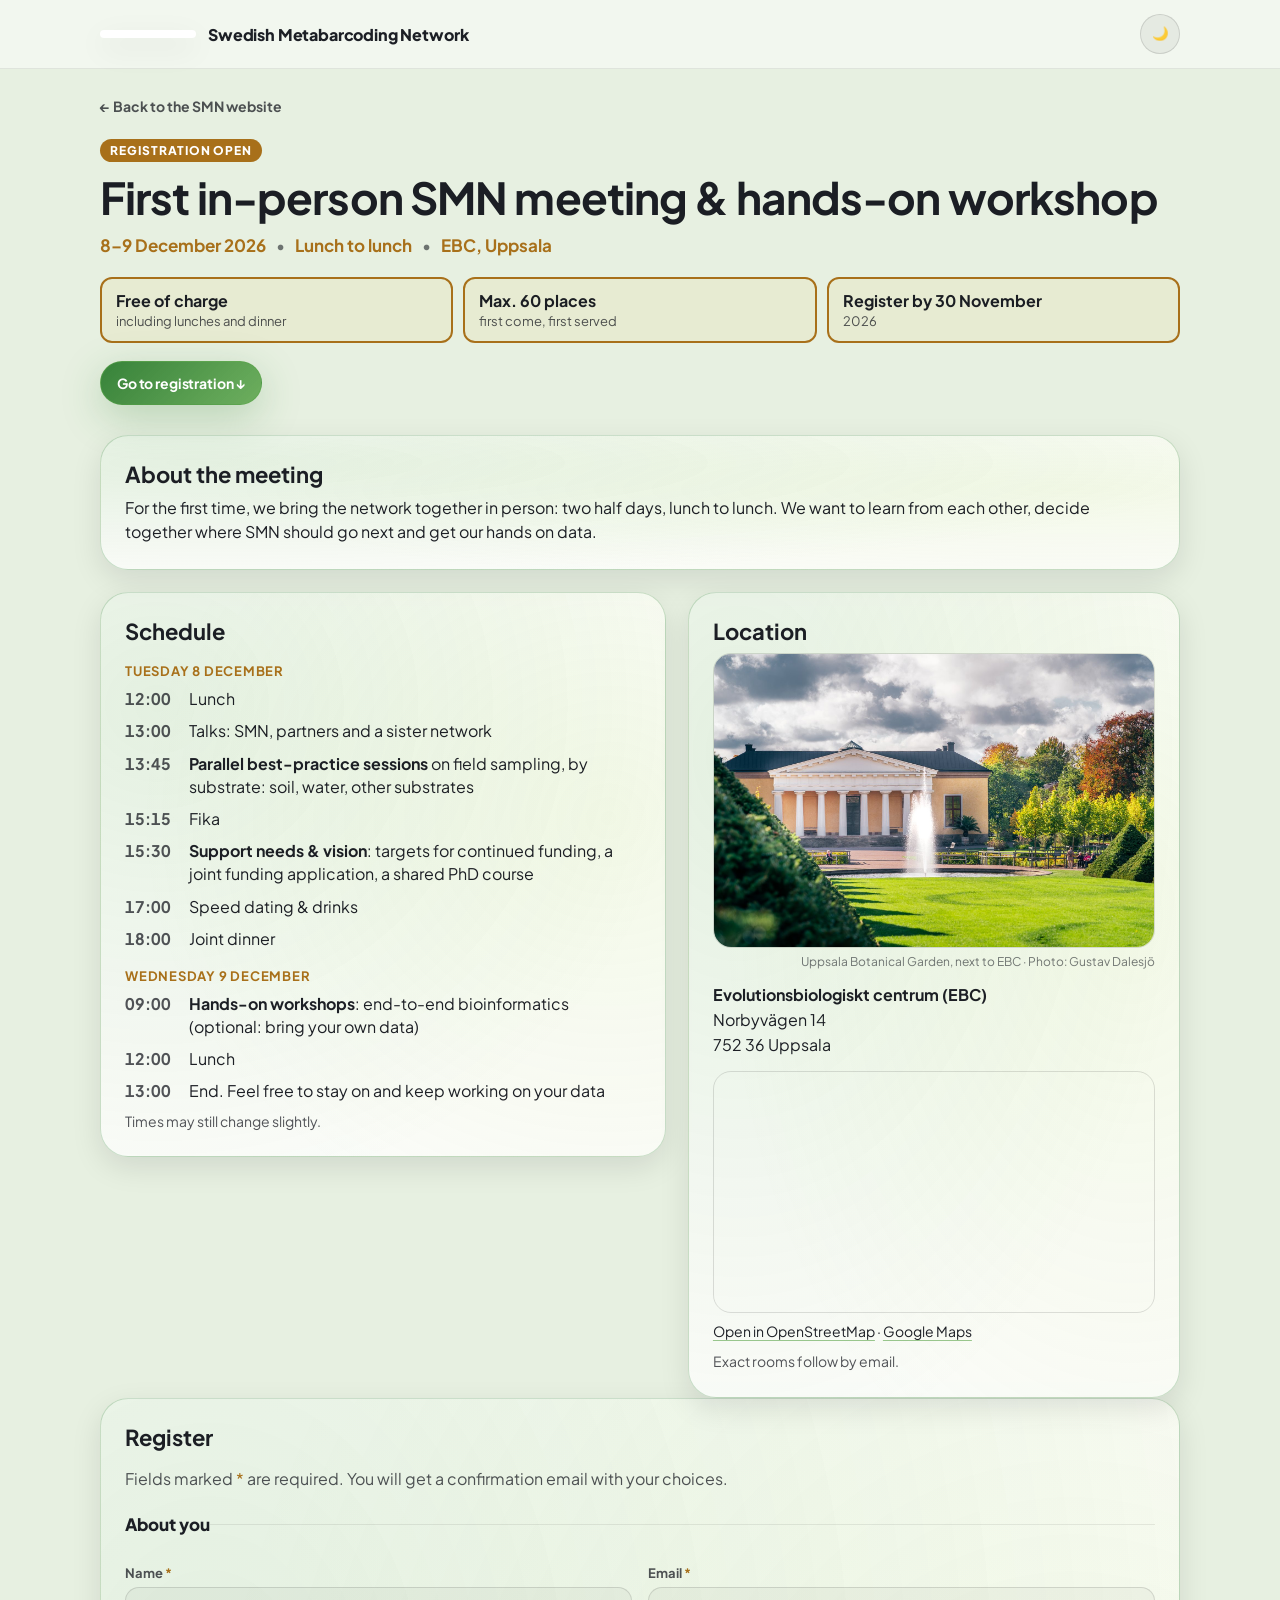
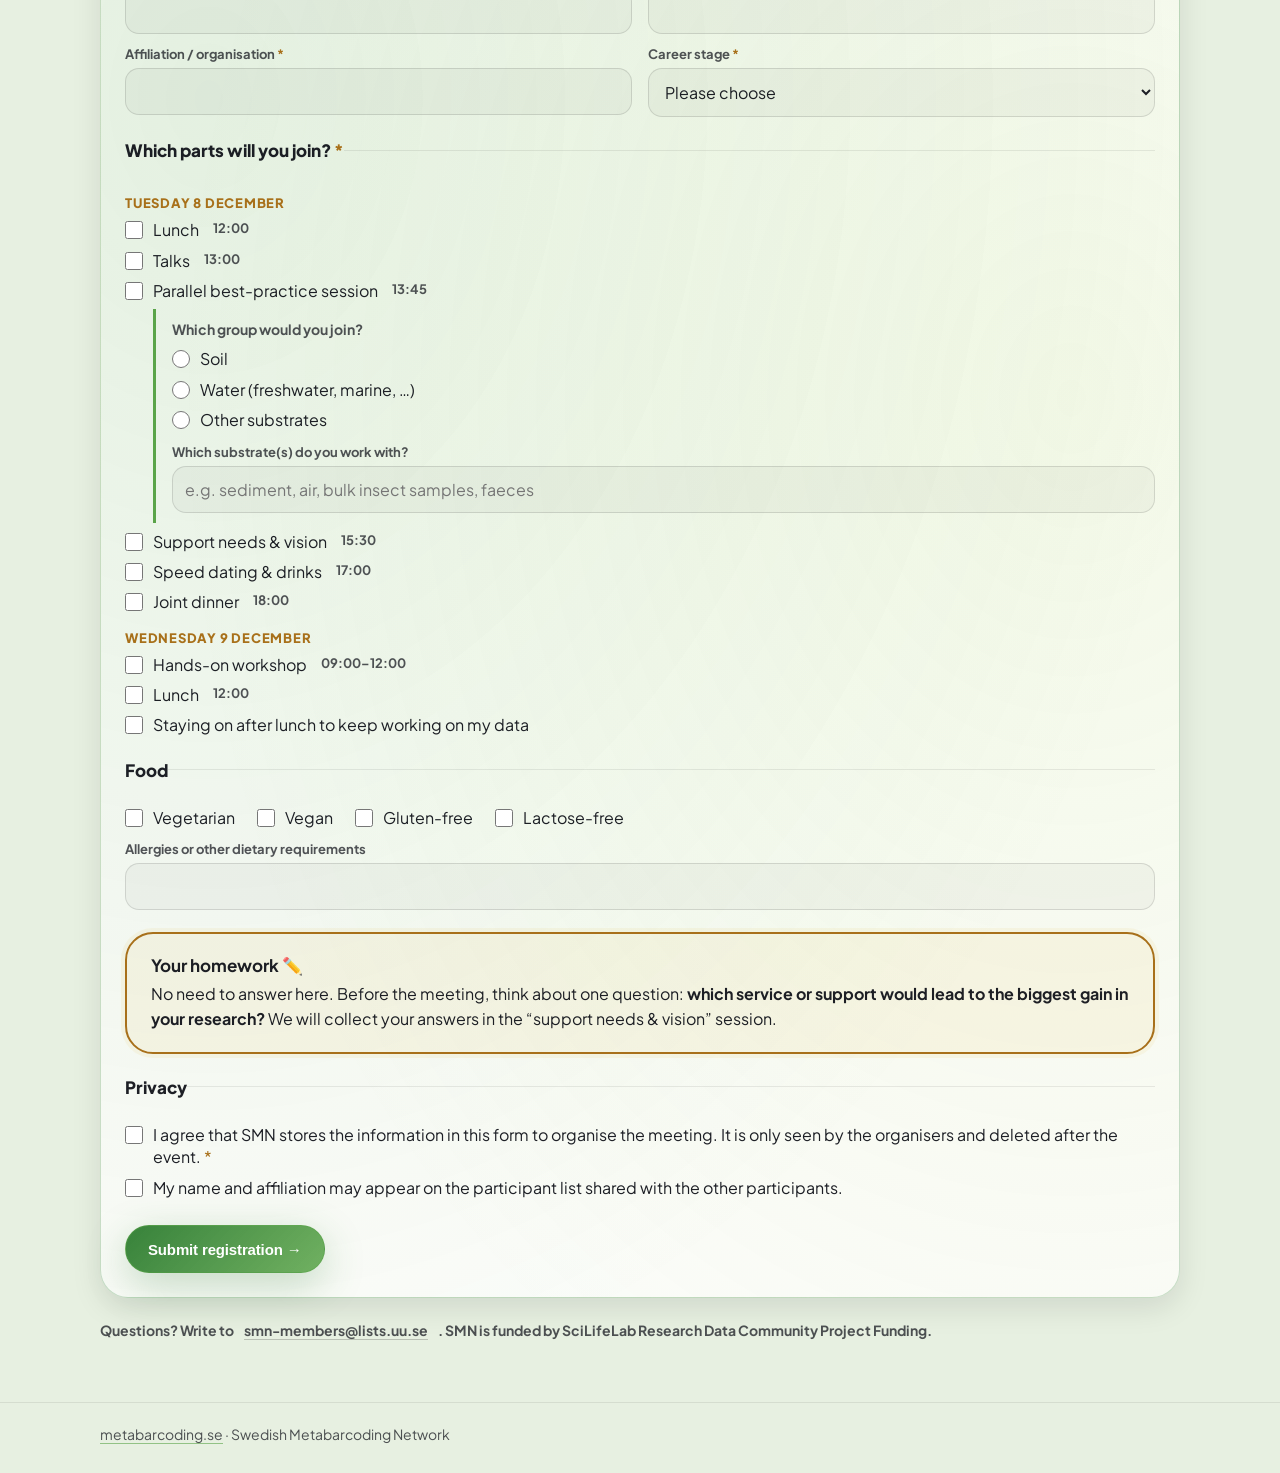
==== meeting-2026/index.html @ 56af2970 "Open registration for the SMN meeting 2026 (8-9 Dec, Uppsala) - Add registration page meeting-2026/ " ====
<!doctype html>
<html lang="en">
<head>
    <meta charset="UTF-8"/>
    <meta name="viewport" content="width=device-width, initial-scale=1"/>
    <title>Register · SMN meeting 8–9 December 2026</title>
    <meta name="description"
          content="Register for the first in-person meeting and hands-on workshop of the Swedish Metabarcoding Network, 8–9 December 2026 at EBC, Uppsala."/>

    <link rel="preconnect" href="https://fonts.googleapis.com">
    <link rel="preconnect" href="https://fonts.gstatic.com" crossorigin>
    <link href="https://fonts.googleapis.com/css2?family=Plus+Jakarta+Sans:wght@400;500;600;700;800&display=swap"
          rel="stylesheet">

    <link rel="icon" type="image/png" sizes="32x32" href="../files/smn_logo_boreal.png">
    <link rel="apple-touch-icon" href="../files/smn_logo_boreal.png">

    <!-- Apply the saved theme before the page paints (same key as the main site) -->
    <script>
        try {
            var t = localStorage.getItem("smn_theme");
            if (!t && window.matchMedia && window.matchMedia("(prefers-color-scheme: light)").matches) t = "light";
            if (t === "light") document.documentElement.setAttribute("data-theme", "light");
        } catch (e) {}
    </script>

    <link rel="stylesheet" href="../styles.css"/>
    <link rel="stylesheet" href="meeting.css"/>
</head>

<body class="subpage">
<header class="sub-header">
    <div class="container sub-header-inner">
        <a class="sub-brand" href="../" aria-label="Swedish Metabarcoding Network home">
            <img src="../files/smn_logo_boreal.png" alt="">
            <span>Swedish Metabarcoding Network</span>
        </a>
        <button class="theme-toggle" type="button" aria-label="Toggle dark mode" title="Toggle theme">
            <span class="theme-icon" aria-hidden="true">☀</span>
        </button>
    </div>
</header>

<main class="container meeting-page">
    <a class="back-link" href="../">← Back to the SMN website</a>

    <!-- ========== Title ========== -->
    <section class="meeting-title">
        <span class="announce-kicker">Registration open</span>
        <h1>First in-person SMN meeting &amp; hands-on workshop</h1>
        <p class="meeting-meta">
            <strong>8–9 December 2026</strong><span aria-hidden="true">•</span>
            <strong>Lunch to lunch</strong><span aria-hidden="true">•</span>
            <strong>EBC, Uppsala</strong>
        </p>
        <ul class="key-facts">
            <li><strong>Free of charge</strong><span>including lunches and dinner</span></li>
            <li><strong>Max. 60 places</strong><span>first come, first served</span></li>
            <li><strong>Register by 30 November</strong><span>2026</span></li>
        </ul>
        <p class="spots-left" data-spots hidden></p>
        <a class="btn" href="#register">Go to registration ↓</a>
    </section>

    <!-- ========== Information ========== -->
    <section class="info-card about-card">
        <h2>About the meeting</h2>
        <p>For the first time, we bring the network together in person: two half days, lunch to lunch. We want to learn from each other, decide together where SMN should go next and get our hands on data.</p>
    </section>

    <div class="info-grid">
        <section class="info-card" aria-labelledby="schedule-heading">
            <h2 id="schedule-heading">Schedule</h2>
            <h3>Tuesday 8 December</h3>
            <ul class="schedule">
                <li><span>12:00</span><div>Lunch</div></li>
                <li><span>13:00</span><div>Talks: SMN, partners and a sister network</div></li>
                <li><span>13:45</span><div><strong>Parallel best-practice sessions</strong> on field sampling, by substrate: soil, water, other substrates</div></li>
                <li><span>15:15</span><div>Fika</div></li>
                <li><span>15:30</span><div><strong>Support needs &amp; vision</strong>: targets for continued funding, a joint funding application, a shared PhD course</div></li>
                <li><span>17:00</span><div>Speed dating &amp; drinks</div></li>
                <li><span>18:00</span><div>Joint dinner</div></li>
            </ul>
            <h3>Wednesday 9 December</h3>
            <ul class="schedule">
                <li><span>09:00</span><div><strong>Hands-on workshops</strong>: end-to-end bioinformatics (optional: bring your own data)</div></li>
                <li><span>12:00</span><div>Lunch</div></li>
                <li><span>13:00</span><div>End. Feel free to stay on and keep working on your data</div></li>
            </ul>
            <p class="field-hint">Times may still change slightly.</p>
        </section>

        <section class="info-card location-card" aria-labelledby="location-heading">
            <h2 id="location-heading">Location</h2>
            <figure class="venue-photo">
                <img src="botanical-garden.jpg" alt="The Linneanum in the Uppsala Botanical Garden, with a fountain, lawn and autumn trees" loading="lazy">
                <figcaption>Uppsala Botanical Garden, next to EBC · Photo: Gustav Dalesjö</figcaption>
            </figure>
            <address>
                <strong>Evolutionsbiologiskt centrum (EBC)</strong><br>
                Norbyvägen 14<br>
                752 36 Uppsala
            </address>
            <div class="map-frame">
                <iframe title="Map: EBC, Norbyvägen 14, Uppsala" loading="lazy"
                        src="https://www.openstreetmap.org/export/embed.html?bbox=17.6196%2C59.8480%2C17.6318%2C59.8522&amp;layer=mapnik&amp;marker=59.85007%2C17.62567"></iframe>
            </div>
            <p class="map-links">
                <a class="text-link" href="https://www.openstreetmap.org/?mlat=59.85007&amp;mlon=17.62567#map=17/59.85007/17.62567" target="_blank" rel="noopener">Open in OpenStreetMap</a>
                ·
                <a class="text-link" href="https://www.google.com/maps/search/?api=1&amp;query=Norbyv%C3%A4gen+14%2C+752+36+Uppsala" target="_blank" rel="noopener">Google Maps</a>
            </p>
            <p class="field-hint">Exact rooms follow by email.</p>
        </section>
    </div>

    <!-- ========== Registration ========== -->
    <section class="register-card" id="register" aria-labelledby="register-heading">
        <h2 id="register-heading">Register</h2>
        <p class="muted">Fields marked <i class="required">*</i> are required. You will get a confirmation email with your choices.</p>

        <form data-meeting-form method="post" target="meetingSubmissionFrame" novalidate>
            <input type="hidden" name="form" value="meeting-2026">

            <!-- Honeypot: hidden from people, bots fill it in and are ignored -->
            <div class="hp-field" aria-hidden="true">
                <label for="website">Website</label>
                <input id="website" name="website" type="text" tabindex="-1" autocomplete="off">
            </div>

            <fieldset>
                <legend>About you</legend>
                <div class="field-grid">
                    <label class="field"><span>Name <i class="required">*</i></span>
                        <input name="name" type="text" autocomplete="name" required></label>
                    <label class="field"><span>Email <i class="required">*</i></span>
                        <input name="email" type="email" autocomplete="email" required></label>
                    <label class="field"><span>Affiliation / organisation <i class="required">*</i></span>
                        <input name="affiliation" type="text" autocomplete="organization" required></label>
                    <label class="field"><span>Career stage <i class="required">*</i></span>
                        <select name="career_stage" required>
                            <option value="">Please choose</option>
                            <option>Master's student</option>
                            <option>PhD student</option>
                            <option>Postdoc</option>
                            <option>Researcher / PI</option>
                            <option>Research engineer / technician</option>
                            <option>Agency / authority</option>
                            <option>Company</option>
                            <option>Other</option>
                        </select></label>
                </div>
            </fieldset>

            <fieldset data-required-group="parts">
                <legend>Which parts will you join? <i class="required">*</i></legend>

                <div class="choice-day">Tuesday 8 December</div>
                <label class="choice"><input type="checkbox" name="parts" value="Tue lunch"> Lunch <span class="choice-time">12:00</span></label>
                <label class="choice"><input type="checkbox" name="parts" value="Tue talks"> Talks <span class="choice-time">13:00</span></label>
                <label class="choice"><input type="checkbox" name="parts" value="Tue best-practice session" data-toggles="session"> Parallel best-practice session <span class="choice-time">13:45</span></label>

                <div class="sub-choices">
                    <p class="field-question">Which group would you join? <i class="required" data-req="session" hidden>*</i></p>
                    <label class="choice"><input type="radio" name="session" value="Soil"> Soil</label>
                    <label class="choice"><input type="radio" name="session" value="Water"> Water (freshwater, marine, …)</label>
                    <label class="choice"><input type="radio" name="session" value="Other substrates"> Other substrates</label>
                    <label class="field"><span>Which substrate(s) do you work with? <i class="required" data-req="substrates" hidden>*</i></span>
                        <input name="substrates" type="text" placeholder="e.g. sediment, air, bulk insect samples, faeces"></label>
                </div>

                <label class="choice"><input type="checkbox" name="parts" value="Tue support needs and vision"> Support needs &amp; vision <span class="choice-time">15:30</span></label>
                <label class="choice"><input type="checkbox" name="parts" value="Tue speed dating and drinks"> Speed dating &amp; drinks <span class="choice-time">17:00</span></label>
                <label class="choice"><input type="checkbox" name="parts" value="Tue dinner"> Joint dinner <span class="choice-time">18:00</span></label>

                <div class="choice-day">Wednesday 9 December</div>
                <label class="choice"><input type="checkbox" name="parts" value="Wed workshop" data-toggles="workshop"> Hands-on workshop <span class="choice-time">09:00–12:00</span></label>

                <div class="sub-choices" data-reveal="workshop" hidden>
                    <ul class="choice-notes">
                        <li>Optional: bring your own data. No dataset needed to join</li>
                    </ul>
                    <p class="field-question">Will you bring your own dataset?</p>
                    <div class="choice-row">
                        <label class="choice"><input type="radio" name="own_dataset" value="Yes"> Yes</label>
                        <label class="choice"><input type="radio" name="own_dataset" value="No"> No</label>
                        <label class="choice"><input type="radio" name="own_dataset" value="Maybe"> Maybe</label>
                    </div>
                    <div data-reveal="dataset" hidden>
                        <label class="field"><span>What kind of data? <i class="required">*</i></span>
                            <textarea name="dataset_details" rows="3" placeholder="Substrate, marker(s) / primers, sequencing platform, number of samples, how far you got"></textarea></label>
                    </div>
                    <p class="field-question">Will you bring your own laptop?</p>
                    <div class="choice-row">
                        <label class="choice"><input type="radio" name="laptop" value="Yes"> Yes</label>
                        <label class="choice"><input type="radio" name="laptop" value="No"> No</label>
                    </div>
                </div>

                <label class="choice"><input type="checkbox" name="parts" value="Wed lunch"> Lunch <span class="choice-time">12:00</span></label>
                <label class="choice"><input type="checkbox" name="parts" value="Wed staying on"> Staying on after lunch to keep working on my data</label>
                <p class="group-error" data-group-error hidden>Please choose at least one part.</p>
            </fieldset>

            <fieldset>
                <legend>Food</legend>
                <div class="choice-row">
                    <label class="choice"><input type="checkbox" name="diet" value="Vegetarian"> Vegetarian</label>
                    <label class="choice"><input type="checkbox" name="diet" value="Vegan"> Vegan</label>
                    <label class="choice"><input type="checkbox" name="diet" value="Gluten-free"> Gluten-free</label>
                    <label class="choice"><input type="checkbox" name="diet" value="Lactose-free"> Lactose-free</label>
                </div>
                <label class="field"><span>Allergies or other dietary requirements</span>
                    <input name="diet_other" type="text"></label>
            </fieldset>

            <aside class="homework-box" aria-labelledby="homework-heading">
                <h3 id="homework-heading">Your homework ✏️</h3>
                <p>No need to answer here. Before the meeting, think about one question: <strong>which service or support would lead to the biggest gain in your research?</strong> We will collect your answers in the “support needs &amp; vision” session.</p>
            </aside>

            <fieldset>
                <legend>Privacy</legend>
                <label class="choice"><input type="checkbox" name="consent" value="Yes" required>
                    <span>I agree that SMN stores the information in this form to organise the meeting. It is only seen by the organisers and deleted after the event. <i class="required">*</i></span></label>
                <label class="choice"><input type="checkbox" name="participant_list" value="Yes">
                    <span>My name and affiliation may appear on the participant list shared with the other participants.</span></label>
            </fieldset>

            <button class="btn form-submit" type="submit">Submit registration →</button>
            <div class="form-status" data-status role="status" aria-live="polite"></div>
        </form>
        <iframe id="meetingSubmissionFrame" name="meetingSubmissionFrame" title="Submission target" hidden></iframe>
    </section>

    <p class="contact-line">Questions? Write to <a class="text-link" href="mailto:smn-members@lists.uu.se">smn-members@lists.uu.se</a>.
        SMN is funded by SciLifeLab Research Data Community Project Funding.</p>
</main>

<footer class="sub-footer">
    <div class="container">
        <a class="text-link" href="../">metabarcoding.se</a> · Swedish Metabarcoding Network
    </div>
</footer>

<script src="config.js"></script>
<script src="meeting.js"></script>
</body>
</html>
---- styles.css ----
/* ---------- Theme tokens ---------- */
:root{
  --bg: #0c1d12;
  --bg2:#13301f;
  --page-bg-solid: #13301f;
  --surface: rgba(255,255,255,0.06);
  --surface-2: rgba(255,255,255,0.10);
  --border: rgba(255,255,255,0.14);
  --section-divider: rgba(255,255,255,0.08);
  --panel-border: rgba(90,164,73,0.34);
  --panel-bg:
    radial-gradient(140% 130% at 10% 20%, rgba(47,125,50,0.22), transparent 68%),
    radial-gradient(130% 120% at 90% 40%, rgba(192,219,103,0.16), transparent 64%),
    var(--surface);
  --text: rgba(255,255,255,0.92);
  --muted: rgba(255,255,255,0.70);
  --muted2: rgba(255,255,255,0.55);

  --shadow: 0 18px 60px rgba(0,0,0,0.40);
  --shadow-soft: 0 10px 30px rgba(0,0,0,0.24);

  --radius: 18px;
  --radius-lg: 28px;

  --accent: #2f7d32;
  --accent2: #5aa449;
  --accent3: #c0db67;
  --gold: #e3b552;
  --rail-bg: #0d2216;

  --container: 1360px;
  --pad: 22px;
  --header-h: 72px;
  --section-space: 62px;

  --focus: 0 0 0 4px rgba(90, 164, 73, 0.35);
}

[data-theme="light"]{
  --bg: #f3f8f1;
  --bg2:#e7f0e1;
  --page-bg-solid: #e7f0e1;
  --gold: #a8701a;
  --rail-bg: #f6faf3;
  --surface: rgba(0,0,0,0.05);
  --surface-2: rgba(0,0,0,0.07);
  --border: rgba(0,0,0,0.12);
  --section-divider: rgba(0,0,0,0.08);
  --panel-border: rgba(47,125,50,0.24);
  --panel-bg:
    radial-gradient(140% 130% at 10% 20%, rgba(90,164,73,0.14), transparent 68%),
    radial-gradient(130% 120% at 90% 40%, rgba(192,219,103,0.12), transparent 64%),
    rgba(255,255,255,0.80);
  --text: rgba(10,12,20,0.92);
  --muted: rgba(10,12,20,0.70);
  --muted2: rgba(10,12,20,0.55);

  --shadow: 0 18px 60px rgba(10,12,20,0.14);
  --shadow-soft: 0 10px 30px rgba(10,12,20,0.10);
}

/* ---------- Base ---------- */
*{ box-sizing:border-box; }
html{ height:100%; }
html{ scroll-behavior:smooth; }
body{
  margin:0;
  font-family: "Plus Jakarta Sans", "Avenir Next", "Segoe UI", sans-serif;
  color: var(--text);
  background: var(--page-bg-solid);
  min-height: 100%;
  overflow-x: clip;
}

a{ color: inherit; text-decoration: none; }
a:hover{ text-decoration: none; }
p{ line-height:1.55; }
.muted{ color: var(--muted); }
.container{
  width: min(var(--container), calc(100% - 2*var(--pad)));
  margin: 0 auto;
}

/* ---------- Header (logo row) ---------- */
.site-header{
  padding: 22px 0 18px;
  background: rgba(0,0,0,0.18);
}
[data-theme="light"] .site-header{
  background: rgba(255,255,255,0.45);
}
.header-inner{
  display:flex;
  align-items:center;
  gap: 28px;
}
.brand-hero{
  display:block;
  flex: 0 0 auto;
  padding: 10px 18px;
  border-radius: 22px;
  background: #fff;
  border: 1px solid rgba(255,255,255,0.28);
  box-shadow: var(--shadow-soft);
  transition: transform 120ms ease;
}
.brand-hero:hover{ transform: translateY(-1px); }
.brand-hero:focus-visible{ outline:none; box-shadow: var(--focus); }
[data-theme="light"] .brand-hero{ border-color: rgba(0,0,0,0.10); }
.brand-hero-logo{
  display:block;
  height: 160px;
  width: auto;
}
.header-title{
  margin: 0;
  font-size: clamp(28px, 3.6vw, 46px);
  font-weight: 800;
  letter-spacing: -0.03em;
  line-height: 1.05;
}

/* Footer brand */
.brand{
  display:flex;
  gap: 12px;
  align-items:center;
  min-width: 240px;
}
.brand-logo-image{
  display:block;
  width: 100%;
  height: 100%;
  object-fit: contain;
}
.brand.small .brand-title{ font-size: 15px; }
.brand.small .brand-subtitle{ font-size: 13px; }
.footer-logo{
  display:block;
  height: 80px;
  width: auto;
  border-radius: 12px;
}
.brand-text{ display:flex; flex-direction:column; line-height:1.1; }
.brand-title{ font-weight: 800; letter-spacing: -0.02em; }
.brand-subtitle{ color: var(--muted); font-size: 13px; margin-top: 2px; }

/* ---------- Navigation (sticky bar) ---------- */
.site-nav{
  position: sticky;
  top: 0;
  z-index: 60;
  height: var(--header-h);
  backdrop-filter: blur(14px);
  -webkit-backdrop-filter: blur(14px);
  background: rgba(16,40,25,0.82);
  border-top: 1px solid rgba(255,255,255,0.06);
  border-bottom: 1px solid rgba(255,255,255,0.08);
}
[data-theme="light"] .site-nav{
  background: rgba(255,255,255,0.78);
  border-color: rgba(0,0,0,0.06);
}
.nav-inner{
  height: 100%;
  display:flex;
  align-items:center;
  gap: 10px;
}

/* Small logo that slides in once the big logo has scrolled away */
.nav-mini-brand{
  display:flex;
  align-items:center;
  height: 44px;
  width: 0;
  overflow: hidden;
  opacity: 0;
  margin-right: -10px;
  padding: 0;
  border-radius: 10px;
  background: #fff;
  transition: width 220ms ease, opacity 220ms ease, margin 220ms ease, padding 220ms ease;
}
.nav-mini-brand img{
  height: 36px;
  width: auto;
  display:block;
}
.site-nav.is-stuck .nav-mini-brand{
  width: 86px;
  opacity: 1;
  margin-right: 6px;
  padding: 0 7px;
}

.nav-menu{
  display:flex;
  align-items:center;
  gap: 10px;
}
.nav-group{
  position: relative;
}
.nav-group-toggle{
  display:inline-flex;
  align-items:center;
  gap: 9px;
  font: inherit;
  font-weight: 700;
  font-size: 15px;
  color: #fff;
  padding: 11px 18px;
  border-radius: 999px;
  border: 1px solid rgba(90,164,73,0.55);
  background: linear-gradient(135deg, rgba(47,125,50,0.96), rgba(90,164,73,0.86));
  box-shadow: 0 6px 18px rgba(0,0,0,0.18);
  cursor: pointer;
  white-space: nowrap;
  transition: background 160ms ease, border 160ms ease, transform 120ms ease;
}
.nav-group.is-open .nav-group-toggle{
  border-color: rgba(192,219,103,0.7);
}
.nav-group-toggle:hover{ transform: translateY(-1px); }
.nav-group-toggle:focus-visible{ outline:none; box-shadow: var(--focus); }
.nav-caret{
  width: 7px;
  height: 7px;
  border-right: 2px solid currentColor;
  border-bottom: 2px solid currentColor;
  transform: translateY(-2px) rotate(45deg);
  opacity: 0.7;
  transition: transform 160ms ease;
}
.nav-group.is-open .nav-caret{
  transform: translateY(1px) rotate(-135deg);
}

.nav-dropdown{
  display:none;
  position: absolute;
  top: 100%;
  left: 0;
  min-width: 290px;
  padding-top: 8px; /* hover bridge between button and panel */
}
.nav-dropdown::before{
  content: "";
  position: absolute;
  inset: 8px 0 0;
  z-index: -1;
  border-radius: 16px;
  border: 1px solid var(--border);
  background: rgba(22,53,34,0.98);
  box-shadow: var(--shadow);
}
[data-theme="light"] .nav-dropdown::before{
  background: rgba(255,255,255,0.98);
}
.nav-group.is-open .nav-dropdown{
  display:grid;
  gap: 2px;
}
.nav-dropdown > .nav-sublink:first-child{ margin-top: 8px; }
.nav-dropdown > .nav-sublink:last-child{ margin-bottom: 8px; }
.nav-sublink{
  display:block;
  margin: 0 8px;
  padding: 10px 12px;
  border-radius: 10px;
  font-weight: 600;
  font-size: 14px;
  color: var(--text);
  white-space: nowrap;
}
.nav-sublink:hover,
.nav-sublink:focus-visible{
  outline: none;
  background: var(--surface-2);
}
.nav-sublink--highlight{
  font-weight: 800;
  color: var(--accent3);
}
[data-theme="light"] .nav-sublink--highlight{ color: var(--accent); }

@media (hover: hover) and (min-width: 721px){
  .nav-group:hover .nav-dropdown{
    display:grid;
    gap: 2px;
  }
}

.nav-actions{
  margin-left: auto;
  display:flex;
  align-items:center;
  gap: 10px;
}
.nav-cta{
  padding: 11px 18px;
  font-size: 15px;
  white-space: nowrap;
}

.theme-toggle{
  display:grid;
  place-items:center;
  width: 40px; height: 40px;
  border-radius: 999px;
  border: 1px solid var(--border);
  background: var(--surface);
  color: var(--text);
  cursor:pointer;
  transition: transform 120ms ease;
}
.theme-icon{
  display: block;
  line-height: 1;
}
.theme-toggle[data-icon="sun"] .theme-icon{
  font-size: 22px;
  color: #f5cf4f;
  text-shadow: 0 0 12px rgba(245,207,79,0.45);
}
.theme-toggle[data-icon="moon"] .theme-icon{
  font-size: 19px;
  color: #dce8ff;
}
.theme-toggle:hover{ transform: translateY(-1px); }
.theme-toggle:focus-visible{ outline:none; box-shadow: var(--focus); }

.nav-toggle{
  display:none;
  width: 44px; height: 44px;
  border-radius: 999px;
  border: 1px solid var(--border);
  background: var(--surface);
  cursor:pointer;
}
.nav-toggle:focus-visible{ outline:none; box-shadow: var(--focus); }
.nav-toggle-bars{
  width: 18px; height: 12px;
  display:block;
  margin: 0 auto;
  background:
    linear-gradient(var(--text), var(--text)) 0 0/100% 2px no-repeat,
    linear-gradient(var(--text), var(--text)) 0 50%/100% 2px no-repeat,
    linear-gradient(var(--text), var(--text)) 0 100%/100% 2px no-repeat;
  opacity: 0.9;
}

/* ---------- Side navigation (wide screens: fixed left column, replaces the top menu) ---------- */
:root{ --rail-w: 0px; }
.side-nav{ display:none; }

@media (min-width: 1180px){
  :root{
    --rail-w: 250px;
    --container: min(1360px, calc(100vw - var(--rail-w) - 80px));
    --header-h: 0px; /* no sticky top bar here: anchors only need a small offset */
  }
  body{ padding-left: var(--rail-w); }
  .site-nav{ display:none; }

  .side-nav{
    position: fixed;
    z-index: 60;
    top: 0;
    bottom: 0;
    left: 0;
    width: var(--rail-w);
    display:flex;
    flex-direction:column;
    gap: 18px;
    padding: 22px 20px;
    overflow-y: auto;
    background: var(--rail-bg);
    border-right: 1px solid var(--section-divider);
  }

  .side-nav-logo{
    display:block;
    width: 120px;
    padding: 6px 10px;
    border-radius: 12px;
    background: #fff;
    box-shadow: var(--shadow-soft);
  }
  .side-nav-logo img{ display:block; width: 100%; height: auto; }

  .side-nav-group{
    display:flex;
    flex-direction:column;
    gap: 1px;
  }
  .side-nav-topic{
    margin-bottom: 6px;
    font-size: 11px;
    font-weight: 800;
    letter-spacing: 0.08em;
    text-transform: uppercase;
    color: var(--muted2);
    transition: color 200ms ease;
  }
  .side-nav-group.is-current .side-nav-topic{ color: var(--gold); }

  .side-nav-link{
    display:flex;
    align-items:center;
    gap: 10px;
    padding: 5px 8px;
    margin-left: -8px;
    border-radius: 8px;
    font-size: 13.5px;
    font-weight: 700;
    line-height: 1.25;
    color: var(--muted);
    transition: background 160ms ease, color 160ms ease;
  }
  .side-nav-link::before{
    content: "";
    flex: 0 0 auto;
    width: 8px;
    height: 8px;
    border-radius: 999px;
    border: 2px solid var(--accent2);
    transition: transform 200ms ease, background 200ms ease;
  }
  .side-nav-link:hover{ color: var(--text); background: var(--surface); }
  .side-nav-link:focus-visible{ outline:none; box-shadow: var(--focus); }
  .side-nav-link.is-active{ color: var(--text); background: var(--surface); }
  .side-nav-link.is-active::before{
    background: var(--accent3);
    border-color: var(--accent3);
    transform: scale(1.3);
  }

  .side-nav-actions{
    margin-top: auto;
    display:flex;
    align-items:center;
    gap: 10px;
    padding-top: 6px;
  }
  .side-nav-actions .btn{
    padding: 10px 16px;
    font-size: 13px;
    white-space: nowrap;
  }
}

/* ---------- Hero ---------- */
.hero{
  padding: var(--section-space) 0;
  position: relative;
}
.mission-head{ margin-bottom: 0; }
.mission-body{
  display:grid;
  grid-template-columns: minmax(0, 60ch) 300px;
  gap: 40px;
  align-items:center;
}
.mission-text{ display:grid; gap: 8px; }
.mission-body--single{ grid-template-columns: minmax(0, 72ch); }

.mission-head h2{ margin-bottom: 0; }
.hero h1{
  margin: 16px 0 12px;
  font-size: clamp(34px, 4.2vw, 54px);
  line-height: 1.08;
  letter-spacing: -0.03em;
  background: linear-gradient(90deg, var(--accent), var(--accent2), var(--accent3));
  -webkit-background-clip: text;
  background-clip: text;
  color: transparent;
  padding-bottom: 0.06em;
}
.hero-title-wrap{
  display:flex;
  gap: 24px;
  align-items: stretch;
}
.hero-title-copy{
  flex: 1 1 0;
  display: grid;
  gap: 8px;
  align-content: start;
}
.hero-photo{
  /* top aligned with the h1 below the full-width mission bar */
  margin: 16px 0 0;
  flex: 0 0 270px;
  width: 270px;
  align-self: start;
  border-radius: 16px;
  border: 1px solid rgba(255,255,255,0.22);
  overflow: hidden;
  box-shadow: var(--shadow-soft);
}
.hero-photo img{
  width: 100%;
  height: auto;
  object-fit: cover;
  display:block;
}
[data-theme="light"] .hero-photo{
  border-color: rgba(0,0,0,0.12);
}
.lead{
  font-size: 17px;
  color: var(--muted);
  max-width: 60ch;
  margin: 0;
}
.cta-row{
  display:flex;
  flex-wrap: wrap;
  gap: 10px;
  margin: 14px 0 0;
}
.cta-row .btn{
  min-height: 44px;
}

.btn{
  display:inline-flex;
  align-items:center;
  justify-content:center;
  padding: 12px 16px;
  border-radius: 999px;
  border: 1px solid rgba(90,164,73,0.55);
  background: linear-gradient(135deg, rgba(47,125,50,0.96), rgba(90,164,73,0.86));
  color: #fff;
  box-shadow: 0 12px 40px rgba(47,125,50,0.26);
  font-weight: 700;
  font-size: 14px;
  letter-spacing: -0.01em;
  cursor:pointer;
  transition: transform 120ms ease, background 160ms ease, border 160ms ease;
}
.btn:hover{ transform: translateY(-1px); }
.btn:focus-visible{ outline:none; box-shadow: var(--focus); }
.btn-wide{ width: 100%; }

/* .btn-primary / .btn-secondary are kept in the markup but look identical: every button is the same green */

.mini-stats{
  display:grid;
  grid-template-columns: repeat(5, minmax(0, 1fr));
  gap: 28px;
  margin-top: 34px;
}
.stat-card{
  padding-top: 12px;
  border-top: 3px solid var(--accent2);
}
.stat-number{
  font-size: 44px;
  font-weight: 800;
  line-height: 1;
  letter-spacing: -0.04em;
  color: var(--gold);
}
.stat-label{ color: var(--muted); font-weight: 600; font-size: 14px; margin-top: 6px; }

.fineprint{ margin-top: 10px; font-size: 12px; color: var(--muted2); }

.asv-panel{
  border-radius: var(--radius-lg);
  border: 1px solid var(--panel-border);
  background: var(--panel-bg);
  box-shadow: var(--shadow);
  padding: 22px;
}
.asv-advantages{
  margin: 0 0 18px;
}
.asv-advantages h3{
  margin: 0 0 12px;
  font-size: 1.25rem;
  letter-spacing: -0.01em;
}
.asv-advantages ol{
  list-style: none;
  counter-reset: asv-advantage;
  margin: 0;
  padding: 0;
  display: grid;
  grid-template-columns: repeat(3, minmax(0, 1fr));
  gap: 12px;
}
.asv-advantages li{
  counter-increment: asv-advantage;
  position: relative;
  padding: 14px 14px 14px 44px;
  border: 1px solid var(--border);
  border-radius: 14px;
  background: rgba(255,255,255,0.03);
  color: var(--muted);
}
[data-theme="light"] .asv-advantages li{
  background: rgba(0,0,0,0.03);
}
.asv-advantages li::before{
  content: counter(asv-advantage);
  position: absolute;
  left: 12px;
  top: 14px;
  width: 22px;
  height: 22px;
  border-radius: 999px;
  display: grid;
  place-items: center;
  font-size: 12px;
  font-weight: 800;
  color: #fff;
  background: linear-gradient(135deg, rgba(47,125,50,1), rgba(90,164,73,1));
}
.asv-advantages li strong{
  display: block;
  margin-bottom: 6px;
  color: var(--text);
}
.asv-advantages li span{
  display: block;
}
.asv-video-guide{
  margin-top: 18px;
  padding-top: 14px;
  border-top: 1px solid var(--border);
  display: grid;
  gap: 12px;
}
.asv-video-guide h3{
  margin: 0;
  font-size: 1.03rem;
  letter-spacing: -0.01em;
}
.asv-media-actions{
  display: grid;
  grid-template-columns: repeat(2, minmax(0, 1fr));
  gap: 12px;
  align-items: stretch;
}
.asv-video-frame{
  aspect-ratio: 16 / 9;
  min-height: 140px;
  border: 1px solid var(--border);
  border-radius: 14px;
  overflow: hidden;
  background: #000;
}
.asv-video-frame iframe{
  display: block;
  width: 100%;
  height: 100%;
  border: 0;
}
.asv-action-stack{
  display: grid;
  gap: 12px;
  align-content: center;
}
.asv-action-stack .btn{
  width: 100%;
  justify-content: center;
  text-align: center;
  line-height: 1.25;
  padding: 14px 18px;
}
/* ---------- Sections ---------- */
.section{
  padding: var(--section-space) 0;
}
.section-alt{ background: transparent; }
[data-theme="light"] .section-alt{ background: transparent; }

section[id],
.event[id],
.tutorial-card[id]{
  scroll-margin-top: calc(var(--header-h) + 24px);
}

.section-head{
  max-width: 78ch;
  margin-bottom: 20px;
}
/* Section titles sit on a lime bar that runs out to the viewport edge(s).
   --gutter = distance from the container edge to the viewport edge. */
:root{ --gutter: max(var(--pad), calc((100vw - var(--rail-w) - var(--container)) / 2)); }
.section-head h2{
  position: relative;
  z-index: 0;
  margin: 0 0 16px;
  padding: 10px 0 12px;
  font-size: 28px;
  letter-spacing: -0.02em;
  line-height: 1.2;
  color: #16351f;
}
.section-head h2::before{
  content: "";
  position: absolute;
  z-index: -1;
  top: 0;
  bottom: 0;
  background: var(--accent3);
}
/* from just before the text to the right edge */
.title-bar--right h2::before{
  left: -18px;
  width: calc(100vw - var(--rail-w) - var(--gutter) + 18px);
  border-radius: 10px 0 0 10px;
}
.section-head p{ margin: 0; color: var(--muted); }

.section-head-compact{
  margin-bottom: 14px;
}

.section-kicker{
  display:block;
  margin-bottom: 10px;
  color: var(--gold);
  font-size: 12px;
  font-weight: 800;
  letter-spacing: 0.08em;
  text-transform: uppercase;
}
.subsection-title{
  margin: 26px 0 12px;
  font-size: 20px;
  letter-spacing: -0.01em;
}

/* ---------- Our goals ---------- */
.goals-grid{
  display:grid;
  grid-template-columns: repeat(4, minmax(0, 1fr));
  gap: 14px;
}
.goal-card{
  position: relative;
  display:flex;
  flex-direction:column;
  gap: 10px;
  padding: 18px;
  border-radius: var(--radius);
  border: 1px solid var(--panel-border);
  background: var(--panel-bg);
  box-shadow: var(--shadow-soft);
}
.goal-card p{
  margin: 0;
  font-size: 16px;
  font-weight: 600;
  line-height: 1.4;
}
.goal-number{
  width: 28px;
  height: 28px;
  border-radius: 999px;
  display:grid;
  place-items:center;
  font-size: 13px;
  font-weight: 800;
  color: #16351f;
  background: var(--gold);
}
.goal-card--highlight{
  border: 2px solid var(--gold);
  box-shadow: 0 0 0 4px rgba(227,181,82,0.12), var(--shadow-soft);
  transition: transform 120ms ease;
}
.goal-card--highlight:hover{ transform: translateY(-2px); }
.goal-card--highlight:focus-visible{ outline:none; box-shadow: var(--focus); }
.goal-link{ color: var(--gold); }
.goal-card--highlight strong{ font-weight: 800; }
.goal-link{
  margin-top: auto;
  font-weight: 800;
  font-size: 14px;
}

/* ---------- What is metabarcoding (workflow) ---------- */
.workflow{
  list-style: none;
  margin: 0;
  padding: 0;
  display:grid;
  grid-template-columns: repeat(8, minmax(0, 1fr));
  gap: 22px;
}
.workflow-step{
  position: relative;
  display:flex;
  flex-direction:column;
  gap: 10px;
}
.workflow-figure{
  position: relative;
}
/* arrow between steps */
.workflow-step:not(:last-child) .workflow-figure::after{
  content: "";
  position: absolute;
  top: calc(50% - 7px);
  right: -17px;
  width: 0;
  height: 0;
  border-top: 7px solid transparent;
  border-bottom: 7px solid transparent;
  border-left: 10px solid var(--accent2);
  opacity: 0.85;
}
.workflow-head{
  display:flex;
  flex-direction:column;
  align-items:center;
  text-align:center;
  gap: 6px;
  min-height: 74px;
}
.workflow-number{
  width: 30px;
  height: 30px;
  border-radius: 999px;
  display:grid;
  place-items:center;
  font-size: 14px;
  font-weight: 800;
  color: #fff;
  background: var(--step-color, var(--accent));
}
.workflow-head h3{
  margin: 0;
  font-size: 13px;
  font-weight: 800;
  letter-spacing: 0.02em;
  text-transform: uppercase;
  line-height: 1.2;
}
.workflow-image{
  display:block;
  width: 100%;
  aspect-ratio: 440 / 522;
  object-fit: cover;
  border-radius: 16px;
  background: #fff;
  border: 2px solid transparent;
  box-shadow: var(--shadow-soft);
}
.workflow-step p{
  margin: 0;
  color: var(--muted);
  font-size: 13px;
  line-height: 1.45;
}
.workflow-step--highlight .workflow-image{
  border-color: var(--accent2);
  box-shadow: 0 0 0 4px rgba(90,164,73,0.22), var(--shadow-soft);
}
.workflow-link{
  font-weight: 800;
  font-size: 13px;
  color: var(--accent3);
}
[data-theme="light"] .workflow-link{ color: var(--accent); }

.workflow-step--fair strong{ color: var(--text); }

/* ---------- Placeholders (monitoring / networks) ---------- */
.placeholder-grid{
  display:grid;
  grid-template-columns: repeat(3, minmax(0, 1fr));
  gap: 14px;
}
.placeholder-card{
  display:grid;
  align-content:start;
  gap: 8px;
  padding: 18px;
  border-radius: var(--radius);
  border: 1px dashed var(--panel-border);
  background: var(--panel-bg);
}
.placeholder-card h3{ margin: 0; letter-spacing: -0.01em; color: var(--muted); }
.placeholder-card p{ margin: 0; color: var(--muted2); }

/* ---------- Networks worldwide ---------- */
.network-contact{
  font-size: 14px;
  font-weight: 700;
  color: var(--text) !important;
}
.network-contact a{
  text-decoration: underline;
  text-underline-offset: 3px;
}
.network-directory{
  display:grid;
  grid-template-columns: repeat(4, minmax(0, 1fr));
  gap: 28px;
}
.network-region h4{
  margin: 0 0 10px;
  padding-bottom: 8px;
  border-bottom: 3px solid var(--accent2);
  font-size: 13px;
  font-weight: 800;
  letter-spacing: 0.08em;
  text-transform: uppercase;
  color: var(--gold);
}
.network-region ul{
  list-style: none;
  margin: 0;
  padding: 0;
  display:grid;
  gap: 12px;
}
.network-region li{
  display:grid;
  gap: 2px;
}
.network-region li a{
  font-weight: 800;
  text-decoration: underline;
  text-decoration-color: rgba(90,164,73,0.6);
  text-underline-offset: 3px;
}
.network-region li a:hover{ text-decoration-color: currentColor; }
.network-region li span{
  font-size: 13px;
  line-height: 1.4;
  color: var(--muted);
}
.network-source{
  margin: 22px 0 0;
  font-size: 13px;
  color: var(--muted2);
}
.network-source a{
  text-decoration: underline;
  text-underline-offset: 3px;
}

/* ---------- How can we help ---------- */
.help-grid{
  display:grid;
  grid-template-columns: repeat(2, minmax(0, 1fr));
  gap: 14px;
}
.help-card{
  display:flex;
  flex-direction:column;
  align-items:flex-start;
  gap: 14px;
  padding: 20px;
  border-radius: var(--radius);
  border: 1px solid var(--panel-border);
  background: var(--panel-bg);
  box-shadow: var(--shadow-soft);
}
.help-card h3{
  margin: 0;
  font-size: 20px;
  line-height: 1.3;
  letter-spacing: -0.01em;
}
.help-card .btn{ margin-top: auto; }
.help-card p{ margin: 0; color: var(--muted); }

/* ---------- Join our community ---------- */
.join-cards{
  display:grid;
  grid-template-columns: repeat(3, minmax(0, 1fr));
  gap: 14px;
}
.join-cards--two{ grid-template-columns: repeat(2, minmax(0, 1fr)); }
.inline-link{
  text-decoration: underline;
  text-underline-offset: 3px;
}

/* ---------- Publications ---------- */
.pub-year{ margin-top: 0; }
.pub-list{
  list-style: none;
  margin: 0;
  padding: 0;
  display:grid;
  gap: 12px;
}
.pub-item{
  display:grid;
  gap: 4px;
  padding: 16px 20px;
  border-radius: var(--radius);
  border: 1px solid var(--panel-border);
  border-left: 4px solid var(--accent2);
  background: var(--panel-bg);
}
.pub-title{
  font-size: 17px;
  font-weight: 800;
  line-height: 1.35;
}
.pub-title:hover{ text-decoration: underline; text-underline-offset: 3px; }
.pub-authors{ color: var(--text); font-size: 14px; }
.pub-meta{ color: var(--muted); font-size: 13px; }
.pub-meta a{
  text-decoration: underline;
  text-decoration-color: rgba(90,164,73,0.6);
  text-underline-offset: 3px;
}

.training-banner{ margin: 28px 0 0; }

/* ---------- Announcement banner (between hero and About) ---------- */
.announce-banner{
  display:flex;
  align-items:center;
  gap: 16px;
  margin: 0 0 var(--section-space);
  padding: 14px 18px;
  border-radius: var(--radius);
  border: 2px solid var(--gold);
  background: rgba(227,181,82,0.10);
  box-shadow: 0 0 0 4px rgba(227,181,82,0.12), var(--shadow-soft);
}
.announce-kicker{
  flex: none;
  padding: 4px 10px;
  border-radius: 999px;
  background: var(--gold);
  color: #13301f;
  font-size: 12px;
  font-weight: 800;
  letter-spacing: 0.08em;
  text-transform: uppercase;
}
[data-theme="light"] .announce-kicker{ color: #fff; }
.announce-text{ margin: 0; flex: 1; }
.announce-text p{ margin: 0; }
/* Small inline key facts in the banner (bullets between items) */
.announce-facts{
  list-style: none; margin: 4px 0 0; padding: 0;
  display: flex; flex-wrap: wrap; gap: 2px 18px;
  font-size: 14px; font-weight: 700; color: var(--gold);
}
.announce-facts li::before{ content: "•"; margin-right: 6px; color: var(--accent2); }
.announce-banner .btn{ flex: none; }

.help-card--highlight{
  border: 2px solid var(--gold);
  box-shadow: 0 0 0 4px rgba(227,181,82,0.12), var(--shadow-soft);
}

.resource-grid{
  display:grid;
  grid-template-columns: repeat(5, minmax(0, 1fr));
  gap: 14px;
}
.resource-tile{
  display: flex;
  flex-direction: column;
  padding: 18px;
  border-radius: var(--radius);
  border: 1px solid var(--panel-border);
  background: var(--panel-bg);
  box-shadow: var(--shadow-soft);
  transition: transform 120ms ease, background 160ms ease;
}
.resource-tile:hover{
  transform: translateY(-2px);
  background: var(--panel-bg);
}
.resource-top{
  display:flex;
  align-items:flex-start;
  justify-content:flex-start;
  gap: 10px;
  min-height: 0;
  margin-bottom: 6px;
}
.resource-icon{ font-size: 20px; }
.resource-logo{
  width: 28px;
  height: 28px;
  border-radius: 8px;
  border: 1px solid var(--border);
  background: rgba(255,255,255,0.92);
  object-fit: contain;
  flex-shrink: 0;
}
[data-theme="light"] .resource-logo{
  background: rgba(255,255,255,1);
}
.resource-tile h3{ margin: 0; letter-spacing: -0.01em; }
.resource-tile p{
  margin: 0 0 10px;
  color: var(--muted);
}
.resource-link{
  margin-top: auto;
  margin-left: 0;
  font-weight: 800;
  color: rgba(255,255,255,0.86);
}
[data-theme="light"] .resource-link{ color: rgba(10,12,20,0.86); }

/* Protocols: plain list, grouped by theme */
.protocol-group{
  margin-top: 10px;
}
.protocol-group + .protocol-group{ margin-top: 30px; }
.protocol-group h3{
  margin: 0 0 4px;
  font-size: 13px;
  font-weight: 800;
  letter-spacing: 0.08em;
  text-transform: uppercase;
  color: var(--gold);
}
.protocol-list{
  list-style: none;
  margin: 0;
  padding: 0;
}
.protocol-item{
  padding: 16px 0;
  border-bottom: 1px solid var(--section-divider);
}
.protocol-item:last-child{ border-bottom: 0; }
.protocol-title{
  display: inline-block;
  font-size: 17px;
  font-weight: 800;
  letter-spacing: -0.01em;
  text-decoration: underline;
  text-decoration-color: rgba(90,164,73,0.6);
  text-underline-offset: 4px;
}
.protocol-title:hover{ text-decoration-color: currentColor; }
.protocol-item p{
  margin: 6px 0 0;
  max-width: 90ch;
  color: var(--muted);
}
.protocol-meta{
  display: block;
  margin-top: 6px;
  font-size: 12px;
  color: var(--muted2);
  font-weight: 700;
}

/* Topic filter (tutorials) */
.filter-row{
  display:flex;
  align-items:center;
  flex-wrap: wrap;
  gap: 10px 14px;
  margin-bottom: 18px;
}
.filter-label{
  font-size: 12px;
  font-weight: 800;
  letter-spacing: 0.08em;
  text-transform: uppercase;
  color: var(--muted2);
}
.filter-controls{
  display:flex;
  flex-wrap: wrap;
  gap: 8px;
}
.filter-button{
  font: inherit;
  font-size: 13px;
  font-weight: 700;
  color: var(--text);
  padding: 8px 14px;
  border-radius: 999px;
  border: 1.5px solid var(--accent2);
  background: transparent;
  cursor: pointer;
  transition: background 160ms ease, border 160ms ease;
}
.filter-button:hover{ background: var(--surface-2); }
.filter-button:focus-visible{ outline:none; box-shadow: var(--focus); }
.filter-button.active{
  color: #fff;
  border-color: rgba(90,164,73,0.55);
  background: linear-gradient(135deg, rgba(47,125,50,0.96), rgba(90,164,73,0.86));
}
.filter-empty{
  margin: 6px 0 0;
  color: var(--muted2);
  font-weight: 700;
}

/* Tutorials */
.tutorial-grid{
  display:grid;
  grid-template-columns: repeat(3, minmax(0, 1fr));
  gap: 14px;
}
.tutorial-card{
  display:flex;
  flex-direction:column;
  gap: 8px;
  padding: 18px;
  border-radius: var(--radius);
  border: 1px solid var(--panel-border);
  background: var(--panel-bg);
  box-shadow: var(--shadow-soft);
  transition: transform 120ms ease;
}
.tutorial-card[hidden]{ display:none; }
.tutorial-card:hover{ transform: translateY(-2px); }
.tutorial-card strong{ font-size: 17px; line-height: 1.3; }
.tutorial-card > span:not([class]){ color: var(--muted); }
.tutorial-card .resource-link{ margin-top: auto; padding-top: 4px; }
.tutorial-kicker{
  font-size: 12px;
  font-weight: 800;
  letter-spacing: 0.04em;
  text-transform: uppercase;
  color: var(--muted2);
}
.tutorial-related-event{
  margin: 0;
  color: var(--muted2);
  font-size: 13px;
}
.tutorial-related-event a{
  text-decoration: underline;
  text-underline-offset: 3px;
}
.tutorial-tags{
  display:flex;
  flex-wrap: wrap;
  gap: 6px;
}
.tag{
  font-size: 12px;
  font-weight: 700;
  padding: 3px 10px;
  border-radius: 999px;
  color: var(--gold);
  border: 1px solid currentColor;
}

.dataset-figure-placeholder{
  margin: 14px 0 0;
}
.dataset-figure-placeholder-inner{
  display: grid;
  place-items: center;
  min-height: 120px;
  border: 1px dashed var(--border);
  border-radius: 12px;
  color: var(--muted2);
  font-size: 13px;
  font-weight: 700;
}
.dataset-figure-placeholder figcaption{
  margin-top: 8px;
  color: var(--muted2);
  font-size: 13px;
}

.callout{
  margin-top: 18px;
  padding: 18px;
  border-radius: var(--radius-lg);
  border: 1px solid var(--panel-border);
  background: var(--panel-bg);
  display: grid;
  gap: 12px;
}
.callout h3{ margin: 0 0 6px; letter-spacing: -0.01em; }
.callout p{ margin: 0; color: var(--muted); }

.contribute-list{
  list-style: none;
  counter-reset: contribute-step;
  margin: 0;
  padding: 0;
  display: grid;
  gap: 10px;
}
.contribute-item{
  counter-increment: contribute-step;
  position: relative;
  display: grid;
  grid-template-columns: minmax(0, 1fr) auto;
  align-items: center;
  gap: 14px;
  padding: 14px 14px 14px 44px;
  border: 1px solid var(--border);
  border-radius: 14px;
  background: rgba(255,255,255,0.03);
}
[data-theme="light"] .contribute-item{
  background: rgba(0,0,0,0.03);
}
.contribute-item::before{
  content: counter(contribute-step);
  position: absolute;
  left: 12px;
  top: 14px;
  width: 22px;
  height: 22px;
  border-radius: 999px;
  display: grid;
  place-items: center;
  font-size: 12px;
  font-weight: 800;
  color: #fff;
  background: linear-gradient(135deg, rgba(47,125,50,1), rgba(90,164,73,1));
}
.contribute-copy h4{
  margin: 0 0 4px;
  letter-spacing: -0.01em;
}
.contribute-copy p{
  margin: 0;
}
.contribute-item .btn{
  white-space: nowrap;
}

/* ---------- Events ---------- */
.timeline{
  position: relative;
  display:grid;
  padding-left: 34px;
}
.timeline::before{
  content: "";
  position: absolute;
  left: 7px;
  top: 26px;
  bottom: 26px;
  width: 2px;
  border-radius: 2px;
  background: linear-gradient(var(--accent2), rgba(90,164,73,0.18));
}
.event{
  position: relative;
  display:grid;
  grid-template-columns: 100px 1fr auto;
  gap: 18px;
  align-items:center;
  padding: 20px 0;
  border-bottom: 1px solid var(--section-divider);
}
.event:last-child{ border-bottom: 0; }
.event::before{
  content: "";
  position: absolute;
  left: -34px;
  top: 25px;
  width: 12px;
  height: 12px;
  border-radius: 999px;
  background: var(--page-bg-solid);
  border: 3px solid var(--accent2);
}
.event--past::before{ background: var(--accent2); }
.event--upcoming::before{
  animation: event-pulse 1.5s ease-in-out infinite alternate;
}
@keyframes event-pulse{
  from{ background: var(--page-bg-solid); }
  to{ background: var(--accent2); }
}
@media (prefers-reduced-motion: reduce){
  .event--upcoming::before{ animation: none; }
}
.event-date{
  display:flex;
  flex-direction:column;
  align-items:flex-start;
}
.event-day{ font-weight: 900; font-size: 20px; letter-spacing: -0.02em; color: var(--gold); }
.event-month{ color: var(--muted2); font-weight: 800; font-size: 12px; margin-top: 2px; letter-spacing: 0.06em; }
.event-body h3{ margin: 0 0 6px; letter-spacing: -0.01em; }
.event-body p{ margin: 0 0 10px; color: var(--muted); }
.event-body a{ text-decoration: underline; text-underline-offset: 3px; }
.event-meta-text{ margin: 0; color: var(--muted2); font-weight: 700; font-size: 13px; }

/* Key facts as highlighted boxes (SMN meeting 2026: main page event + registration page) */
.key-facts{
  list-style: none; margin: 12px 0; padding: 0;
  display: grid; grid-template-columns: repeat(3, minmax(0, 1fr)); gap: 10px;
}
.key-facts li{
  display: flex; flex-direction: column; gap: 2px;
  padding: 12px 14px;
  border: 2px solid var(--gold); border-radius: 12px;
  background: rgba(227, 181, 82, 0.10);
}
.key-facts strong{ font-size: 16px; line-height: 1.25; }
.key-facts span{ font-size: 13px; color: var(--muted); }
@media (max-width: 640px){ .key-facts{ grid-template-columns: 1fr; } }

.event-actions{ display:flex; justify-content:flex-end; flex-wrap: wrap; gap: 8px; }
.event-actions .btn{ white-space: nowrap; }

/* collapsible programme inside an event */
.event:has(.event-programme[open]){ align-items: start; }
.event-programme{
  margin-top: 12px;
  border: 1px solid var(--panel-border);
  border-radius: 12px;
  background: var(--surface);
}
.event-programme summary{
  padding: 10px 14px;
  font-weight: 800;
  font-size: 14px;
  color: var(--gold);
  cursor: pointer;
}
.event-programme summary:focus-visible{ outline: none; box-shadow: var(--focus); border-radius: 12px; }
.event-programme-body{ padding: 0 14px 6px; }
.event-programme-body h4{ margin: 12px 0 4px; font-size: 15px; }
.event-programme-body ul{ margin: 0 0 10px; padding-left: 20px; color: var(--muted); }
.event-programme-body li{ margin-bottom: 2px; }
.event-programme-note{ margin: 0 0 2px !important; font-style: italic; font-size: 14px; }

/* ---------- Opportunities ---------- */
.opportunity-grid{
  display: grid;
  grid-template-columns: repeat(3, minmax(0, 1fr));
  gap: 14px;
}
.opportunity-card{
  display: grid;
  align-content: start;
  gap: 8px;
  padding: 18px;
  border-radius: var(--radius);
  border: 1px solid var(--panel-border);
  background: var(--panel-bg);
  box-shadow: var(--shadow-soft);
}
.opportunity-kicker{
  color: var(--muted2);
  font-size: 12px;
  font-weight: 800;
  letter-spacing: 0.04em;
  text-transform: uppercase;
}
.opportunity-card h3{ margin: 0; letter-spacing: -0.01em; }
.opportunity-card p{ margin: 0 0 8px; color: var(--muted); }
.opportunity-card .btn{ justify-self: start; }

/* ---------- Contact ---------- */
.contact-grid{
  display:grid;
  grid-template-columns: 1fr 1.2fr;
  gap: 14px;
  align-items: start;
}
.contact-left{
  display: grid;
  gap: 14px;
  align-content: start;
}
.contact-card{
  padding: 18px;
  border-radius: var(--radius);
  border: 1px solid var(--panel-border);
  background: var(--panel-bg);
  box-shadow: var(--shadow-soft);
}
.contact-card h3{
  margin: 0 0 6px;
}
.contact-line{
  display:flex;
  gap: 10px;
  align-items:center;
  margin: 8px 0 0;
  color: var(--muted);
  font-weight: 700;
}
.contact-line a{
  text-decoration: underline;
  text-decoration-color: rgba(255,255,255,0.25);
  text-underline-offset: 3px;
}
[data-theme="light"] .contact-line a{ text-decoration-color: rgba(0,0,0,0.20); }

.partner-link{
  display: inline-flex;
  align-items: flex-start;
  gap: 10px;
}
.partner-logo{
  width: 24px;
  height: 24px;
  border-radius: 6px;
  border: 1px solid var(--border);
  background: rgba(255,255,255,0.9);
  object-fit: contain;
  flex-shrink: 0;
}
[data-theme="light"] .partner-logo{
  background: rgba(255,255,255,1);
}
.partner-link-text{
  line-height: 1.35;
}

.partner-strip{
  margin-top: 34px;
  padding-top: 24px;
  border-top: 1px solid var(--section-divider);
}
.partner-strip h3{
  margin: 0 0 16px;
  font-size: 13px;
  font-weight: 800;
  letter-spacing: 0.08em;
  text-transform: uppercase;
  color: var(--muted2);
}
.partner-logos{
  display:grid;
  grid-template-columns: repeat(3, minmax(0, 1fr));
  gap: 16px 30px;
}
.partner-logos .partner-link{
  align-items:center;
  font-weight: 700;
  font-size: 14px;
  color: var(--muted);
  transition: color 160ms ease;
}
.partner-logos .partner-link:hover{ color: var(--text); }
.partner-logos .partner-logo{
  width: 34px;
  height: 34px;
  border-radius: 8px;
}

.contact-form{
  padding: 18px;
  border-radius: var(--radius);
  border: 1px solid var(--panel-border);
  background: var(--panel-bg);
  box-shadow: var(--shadow-soft);
}
.contact-form h3{ margin: 0 0 6px; }
.contact-form .muted{ margin-top: 0; }
label{ display:block; margin-top: 12px; }
label span{ display:block; margin-bottom: 6px; color: var(--muted); font-weight: 700; font-size: 13px; }
input, textarea{
  width:100%;
  border-radius: 14px;
  border: 1px solid var(--border);
  background: rgba(255,255,255,0.04);
  padding: 12px 12px;
  color: var(--text);
  font: inherit;
  outline: none;
}
[data-theme="light"] input, [data-theme="light"] textarea{ background: rgba(0,0,0,0.03); }
input:focus, textarea:focus{ box-shadow: var(--focus); }
.form-note{ margin: 10px 0 0; color: var(--muted); font-weight: 700; min-height: 1.2em; }

/* ---------- Footer ---------- */
.site-footer{
  padding: 34px 0 18px;
  border-top: 1px solid var(--section-divider);
}
[data-theme="light"] .site-footer{ border-top: 1px solid var(--section-divider); }
.footer-inner{
  display:grid;
  grid-template-columns: minmax(0, 1fr) auto;
  gap: 18px;
  align-items:start;
}
.footer-right{
  display:flex;
  gap: 14px;
  justify-content:flex-end;
  flex-wrap: wrap;
}
.footer-link{
  color: var(--muted);
  font-weight: 700;
  padding: 8px 10px;
  border-radius: 999px;
  border: 1px solid transparent;
}
.footer-link:hover{
  color: var(--text);
  border-color: var(--border);
  background: var(--surface);
}
.footer-bottom{
  display:flex;
  justify-content:center;
  gap: 10px;
  margin-top: 18px;
  flex-wrap: wrap;
}

/* ---------- Colour bands (alternating section backgrounds) ---------- */
.band{
  border-top: 0;
  color: var(--text);
}
.band + .section{ border-top: 0; }

/* subtle tinted band for rhythm between dark sections */
.band-tint{ background: #183a27; }
[data-theme="light"] .band-tint{ background: #dbe9d2; }

/* ---------- Reveal animation ---------- */
.reveal{
  opacity: 0;
  transform: translateY(10px);
  transition: opacity 600ms ease, transform 600ms ease;
}
.reveal.is-visible{
  opacity: 1;
  transform: translateY(0);
}

/* ---------- Responsive ---------- */
@media (max-width: 1100px){
  .workflow{
    grid-template-columns: repeat(4, minmax(0, 1fr));
    row-gap: 28px;
  }
  .workflow-step .workflow-figure::after{ display:none; }
  .goals-grid{ grid-template-columns: repeat(2, minmax(0, 1fr)); }
  .resource-grid{ grid-template-columns: repeat(3, minmax(0, 1fr)); }
  .tutorial-grid{ grid-template-columns: repeat(2, minmax(0, 1fr)); }
}

@media (max-width: 980px){
  .hero-title-wrap{
    display: grid;
    grid-template-columns: 1fr;
  }
  .mission-body{
    grid-template-columns: 1fr;
    gap: 18px;
  }
  .mini-stats{ grid-template-columns: repeat(3, minmax(0, 1fr)); row-gap: 22px; }
  .asv-advantages ol{ grid-template-columns: repeat(2, minmax(0, 1fr)); }
  .asv-media-actions{ grid-template-columns: 1fr; }
  .asv-action-stack{
    grid-template-rows: none;
    height: auto;
  }
  .hero-photo{
    max-width: 300px;
    margin: 0;
  }
  .hero-photo img{
    width: 100%;
    height: auto;
  }
  .workflow{ grid-template-columns: repeat(3, minmax(0, 1fr)); }
  .resource-grid{ grid-template-columns: repeat(2, minmax(0, 1fr)); }
  .opportunity-grid{ grid-template-columns: 1fr; }
  .placeholder-grid{ grid-template-columns: repeat(2, minmax(0, 1fr)); }
  .network-directory{ grid-template-columns: repeat(2, minmax(0, 1fr)); }
  .contact-grid{ grid-template-columns: 1fr; }
  .partner-logos{ grid-template-columns: repeat(2, minmax(0, 1fr)); }
  .event{ grid-template-columns: 100px 1fr; }
  .event-actions{ grid-column: 2; }
  .event-actions{ justify-content:flex-start; }
}

@media (max-width: 720px){
  .site-header{ padding: 16px 0 14px; }
  .header-inner{ gap: 16px; }
  .brand-hero{ padding: 6px 10px; border-radius: 16px; }
  .brand-hero-logo{ height: 84px; }
  .header-title{ font-size: 20px; }

  .mini-stats{ grid-template-columns: repeat(2, minmax(0, 1fr)); gap: 18px; }
  .stat-number{ font-size: 34px; }
  .tutorial-grid{ grid-template-columns: 1fr; }
  .goals-grid{ grid-template-columns: 1fr; }
  .asv-advantages ol{ grid-template-columns: 1fr; }
  .resource-grid{ grid-template-columns: 1fr; }
  .placeholder-grid{ grid-template-columns: 1fr; }
  .network-directory{ grid-template-columns: 1fr; }
  .help-grid{ grid-template-columns: 1fr; }
  .join-cards{ grid-template-columns: 1fr; }
  .announce-banner{ flex-direction: column; align-items: flex-start; gap: 10px; }
  .partner-logos{ grid-template-columns: 1fr; }
  .contribute-item{
    grid-template-columns: 1fr;
    align-items: start;
  }
  .contribute-item .btn{
    justify-self: start;
  }

  /* workflow: one step per row, picture left */
  .workflow{
    grid-template-columns: 1fr;
    gap: 14px;
  }
  .workflow-step{
    display:grid;
    grid-template-columns: 96px minmax(0, 1fr);
    grid-template-areas:
      "fig head"
      "fig text"
      "fig link";
    grid-template-rows: auto auto 1fr;
    column-gap: 14px;
    row-gap: 6px;
    align-items:start;
  }
  .workflow-figure{ grid-area: fig; }
  .workflow-head{
    grid-area: head;
    flex-direction: row;
    text-align: left;
    min-height: 0;
    gap: 10px;
  }
  .workflow-number{ flex: 0 0 auto; width: 26px; height: 26px; font-size: 13px; }
  .workflow-step p{ grid-area: text; }
  .workflow-link{ grid-area: link; }
  .workflow-image{ border-radius: 12px; }
  .workflow-step--ena{
    grid-template-areas:
      "fig head"
      "fig text"
      "fig link"
      "fig link2";
    grid-template-rows: auto auto auto 1fr;
  }
  .workflow-step--ena .workflow-link + .workflow-link{ grid-area: link2; }

  /* mobile navigation */
  .nav-toggle{ display:block; }
  .nav-menu{
    position:absolute;
    left: var(--pad);
    right: var(--pad);
    top: calc(var(--header-h) + 4px);
    display:none;
    flex-direction:column;
    align-items:stretch;
    gap: 4px;
    padding: 10px;
    max-height: calc(100vh - var(--header-h) - 24px);
    overflow-y: auto;
    border-radius: 16px;
    border: 1px solid var(--border);
    background: rgba(22,53,34,0.98);
    box-shadow: var(--shadow);
  }
  [data-theme="light"] .nav-menu{ background: rgba(255,255,255,0.98); }
  .nav-menu.open{ display:flex; }
  .nav-group-toggle{
    width: 100%;
    justify-content: space-between;
    padding: 12px 14px;
    font-size: 15px;
    border-radius: 12px;
  }
  .nav-dropdown{
    position: static;
    min-width: 0;
    padding: 2px 0 6px 10px;
  }
  .nav-dropdown::before{ display:none; }
  .nav-dropdown > .nav-sublink:first-child{ margin-top: 0; }
  .nav-dropdown > .nav-sublink:last-child{ margin-bottom: 0; }
  .nav-sublink{ white-space: normal; margin: 0; }
}

@media (max-width: 420px){
  .nav-cta{ display:none; }
}
---- meeting-2026/meeting.css ----
/* Registration page for the SMN meeting 2026 - builds on ../styles.css (tokens, buttons, inputs) */

/* No side rail on this page */
body.subpage{ padding-left: 0; }
.subpage{ --container: 1080px; }

.sub-header{
  padding: 14px 0;
  background: rgba(0,0,0,0.18);
  border-bottom: 1px solid var(--section-divider);
}
[data-theme="light"] .sub-header{ background: rgba(255,255,255,0.45); }
.sub-header-inner{ display:flex; align-items:center; justify-content:space-between; gap: 16px; }
.sub-brand{ display:flex; align-items:center; gap: 12px; font-weight: 800; letter-spacing: -0.01em; }
/* Full rectangular logo on a white card (same look as the sidebar logo on the main page) */
.sub-brand img{
  display:block; width: 96px; height: auto;
  padding: 4px 8px; border-radius: 10px;
  background: #fff; box-shadow: var(--shadow-soft);
}

.meeting-page{ padding: 26px 0 60px; }
.back-link{ display:inline-block; color: var(--muted); font-weight: 700; font-size: 14px; }
.back-link:hover{ color: var(--text); }

/* ----- Title ----- */
.meeting-title{ margin: 22px 0 30px; }
.meeting-title h1{
  margin: 14px 0 10px;
  font-size: clamp(28px, 4vw, 44px);
  line-height: 1.12;
  letter-spacing: -0.02em;
}
.meeting-meta{ display:flex; flex-wrap:wrap; gap: 10px; margin: 0; color: var(--gold); font-size: 17px; }
.meeting-meta span{ color: var(--muted2); }
.meeting-title .key-facts{ margin: 18px 0; }

/* ----- Info cards ----- */
.info-card, .register-card{
  padding: 24px;
  border-radius: var(--radius-lg);
  border: 1px solid var(--panel-border);
  background: var(--panel-bg);
  box-shadow: var(--shadow-soft);
}
.info-card h2, .register-card h2, .homework-box h2{ margin: 0 0 8px; font-size: 22px; }
.info-card p{ margin: 8px 0 0; }
.info-card h3{ margin: 18px 0 8px; font-size: 13px; color: var(--gold); text-transform: uppercase; letter-spacing: 0.06em; }
.about-card{ margin-bottom: 22px; }

.info-grid{
  display:grid;
  grid-template-columns: minmax(0, 1.15fr) minmax(0, 1fr);
  gap: 22px;
  align-items:start;
}
@media (max-width: 860px){ .info-grid{ grid-template-columns: 1fr; } }

.schedule{ list-style:none; margin: 0; padding: 0; display:grid; gap: 9px; }
.schedule li{ display:grid; grid-template-columns: 54px 1fr; gap: 10px; line-height: 1.45; }
.schedule span{ color: var(--muted); font-weight: 700; font-variant-numeric: tabular-nums; }

/* Location */
.venue-photo{ margin: 4px 0 14px; }
.venue-photo img{
  display:block; width: 100%; aspect-ratio: 3 / 2; object-fit: cover;
  border-radius: var(--radius); border: 1px solid var(--border);
}
.venue-photo figcaption{ margin-top: 6px; font-size: 12px; color: var(--muted2); text-align: right; }
.location-card address{ font-style: normal; line-height: 1.55; }
.map-frame{
  margin-top: 14px; overflow: hidden;
  border-radius: var(--radius); border: 1px solid var(--border);
}
.map-frame iframe{ display:block; width: 100%; height: 240px; border: 0; }
.map-links{ font-size: 14px; }

/* Homework */
.homework-box h3{ margin: 0 0 6px; font-size: 17px; }
.homework-box{
  margin: 22px 0 0;
  padding: 20px 24px;
  border: 2px solid var(--gold);
  border-radius: var(--radius-lg);
  background: rgba(227,181,82,0.10);
  box-shadow: 0 0 0 4px rgba(227,181,82,0.10);
}
.homework-box p{ margin: 0; line-height: 1.55; }

/* ----- Registration form ----- */
.register-card{ scroll-margin-top: 20px; }
fieldset{
  margin: 22px 0 0;
  padding: 18px 0 0;
  border: 0;
  border-top: 1px solid var(--section-divider);
}
legend{ padding: 0; font-weight: 800; font-size: 17px; }
.field-hint{ margin: 10px 0 0; color: var(--muted); font-size: 14px; }
.field-question{ margin: 14px 0 2px; font-weight: 700; font-size: 14px; color: var(--muted); }

.field-grid{ display:grid; grid-template-columns: 1fr 1fr; gap: 0 16px; }
@media (max-width: 600px){ .field-grid{ grid-template-columns: 1fr; } }
.field{ margin-top: 12px; }
.field span{ display:block; margin-bottom: 6px; color: var(--muted); font-weight: 700; font-size: 13px; }

select{
  width:100%;
  border-radius: 14px;
  border: 1px solid var(--border);
  background: rgba(255,255,255,0.04);
  padding: 12px;
  color: var(--text);
  font: inherit;
  outline: none;
}
[data-theme="light"] select{ background: rgba(0,0,0,0.03); }
select:focus{ box-shadow: var(--focus); }
select option{ color: #13301f; }

.required{ color: var(--gold); font-style: normal; }

.choice-day{ margin: 16px 0 2px; font-size: 13px; font-weight: 800; color: var(--gold); text-transform: uppercase; letter-spacing: 0.06em; }
.choice{
  display:flex;
  align-items:flex-start;
  gap: 10px;
  margin: 8px 0 0;
  line-height: 1.4;
  cursor: pointer;
}
.choice input{ width: 18px; height: 18px; margin: 2px 0 0; flex: none; accent-color: var(--accent2); padding: 0; }
.choice span{ display:inline; margin: 0; color: inherit; font-weight: inherit; font-size: inherit; }
.choice-time{ color: var(--muted) !important; font-size: 13px !important; font-weight: 700 !important; margin-left: 4px !important; }
.choice-row{ display:flex; flex-wrap:wrap; gap: 4px 22px; }

/* Follow-up questions under a ticked option */
.sub-choices{
  margin: 6px 0 4px 28px;
  padding: 2px 0 10px 16px;
  border-left: 3px solid var(--accent2);
}
.sub-choices .field-question{ margin-top: 8px; }
.field-question .field-hint{ margin: 0 0 0 6px; font-weight: 400; font-size: 13px; }

/* Bullet notes under a choice (e.g. workshop: own data optional) */
.choice-notes{ margin: -2px 0 6px 28px; padding-left: 18px; color: var(--muted); font-size: 14px; line-height: 1.5; }
.choice-notes li::marker{ color: var(--accent2); }
.sub-choices .choice-notes{ margin: 8px 0 0; }

/* Live "places left" line (filled from the backend status) */
.spots-left{ margin: 4px 0 14px; font-weight: 700; color: var(--gold); }
.spots-left.full{ color: #e57373; }

.hp-field{ position:absolute; left:-9999px; width:1px; height:1px; overflow:hidden; }

.was-validated input:invalid, .was-validated textarea:invalid, .was-validated select:invalid{
  border-color: #d9534f;
}
.was-validated .choice input:invalid{ outline: 2px solid #d9534f; outline-offset: 1px; }
.group-error{ margin: 8px 0 0; color: #e57373; font-weight: 700; font-size: 14px; }

.form-submit{ margin-top: 26px; min-height: 48px; padding: 12px 22px; font-size: 15px; }
.form-submit:disabled{ opacity: 0.6; cursor: not-allowed; transform: none; }
.form-status{ display:none; margin-top: 14px; padding: 12px 14px; border-radius: 14px; font-weight: 700; }
.form-status.show{ display:block; background: rgba(90,164,73,0.16); border: 1px solid rgba(90,164,73,0.45); }
.form-status.error{ background: rgba(217,83,79,0.14); border-color: rgba(217,83,79,0.45); }
.form-status.preview{ background: rgba(227,181,82,0.12); border-color: rgba(227,181,82,0.5); }

.text-link{ text-decoration: underline; text-decoration-color: rgba(90,164,73,0.6); text-underline-offset: 3px; }
.contact-line{ margin: 22px 0 0; color: var(--muted); font-size: 14px; }

.sub-footer{ padding: 22px 0 30px; border-top: 1px solid var(--section-divider); color: var(--muted); font-size: 14px; }
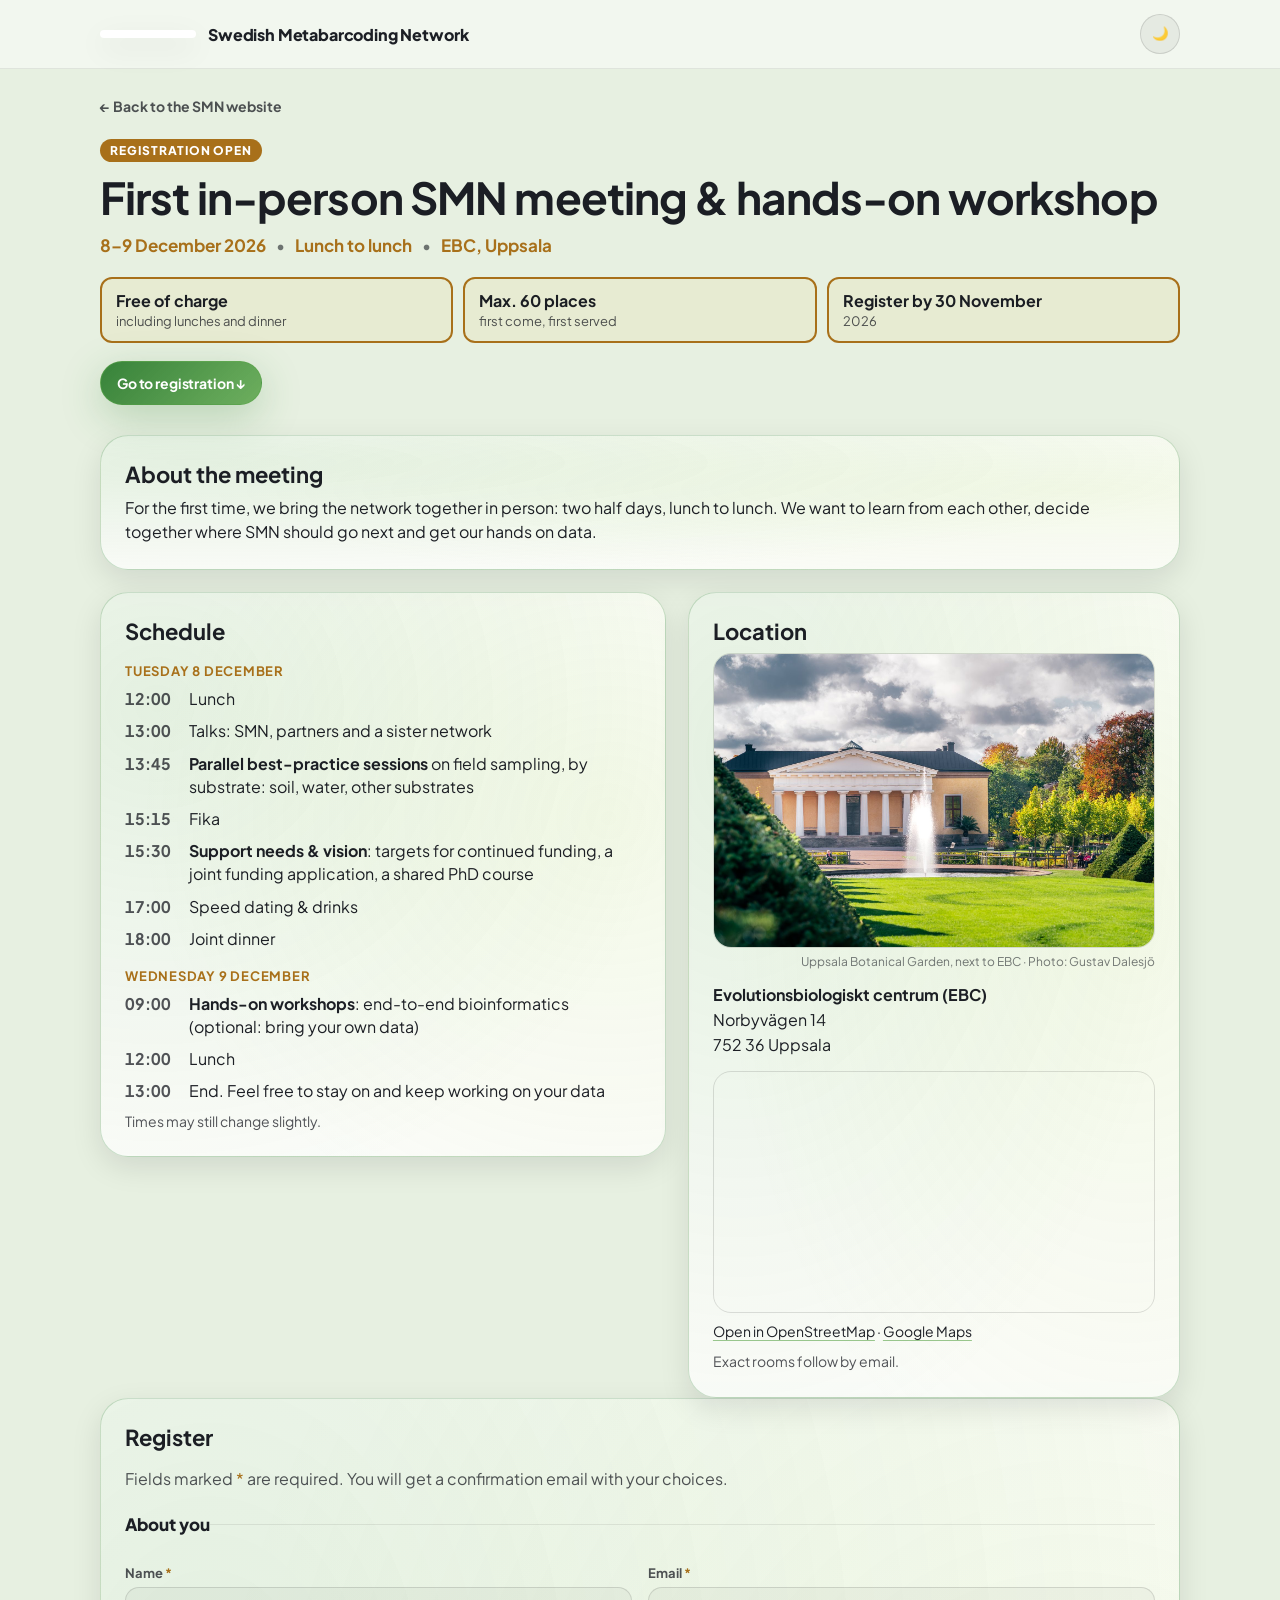
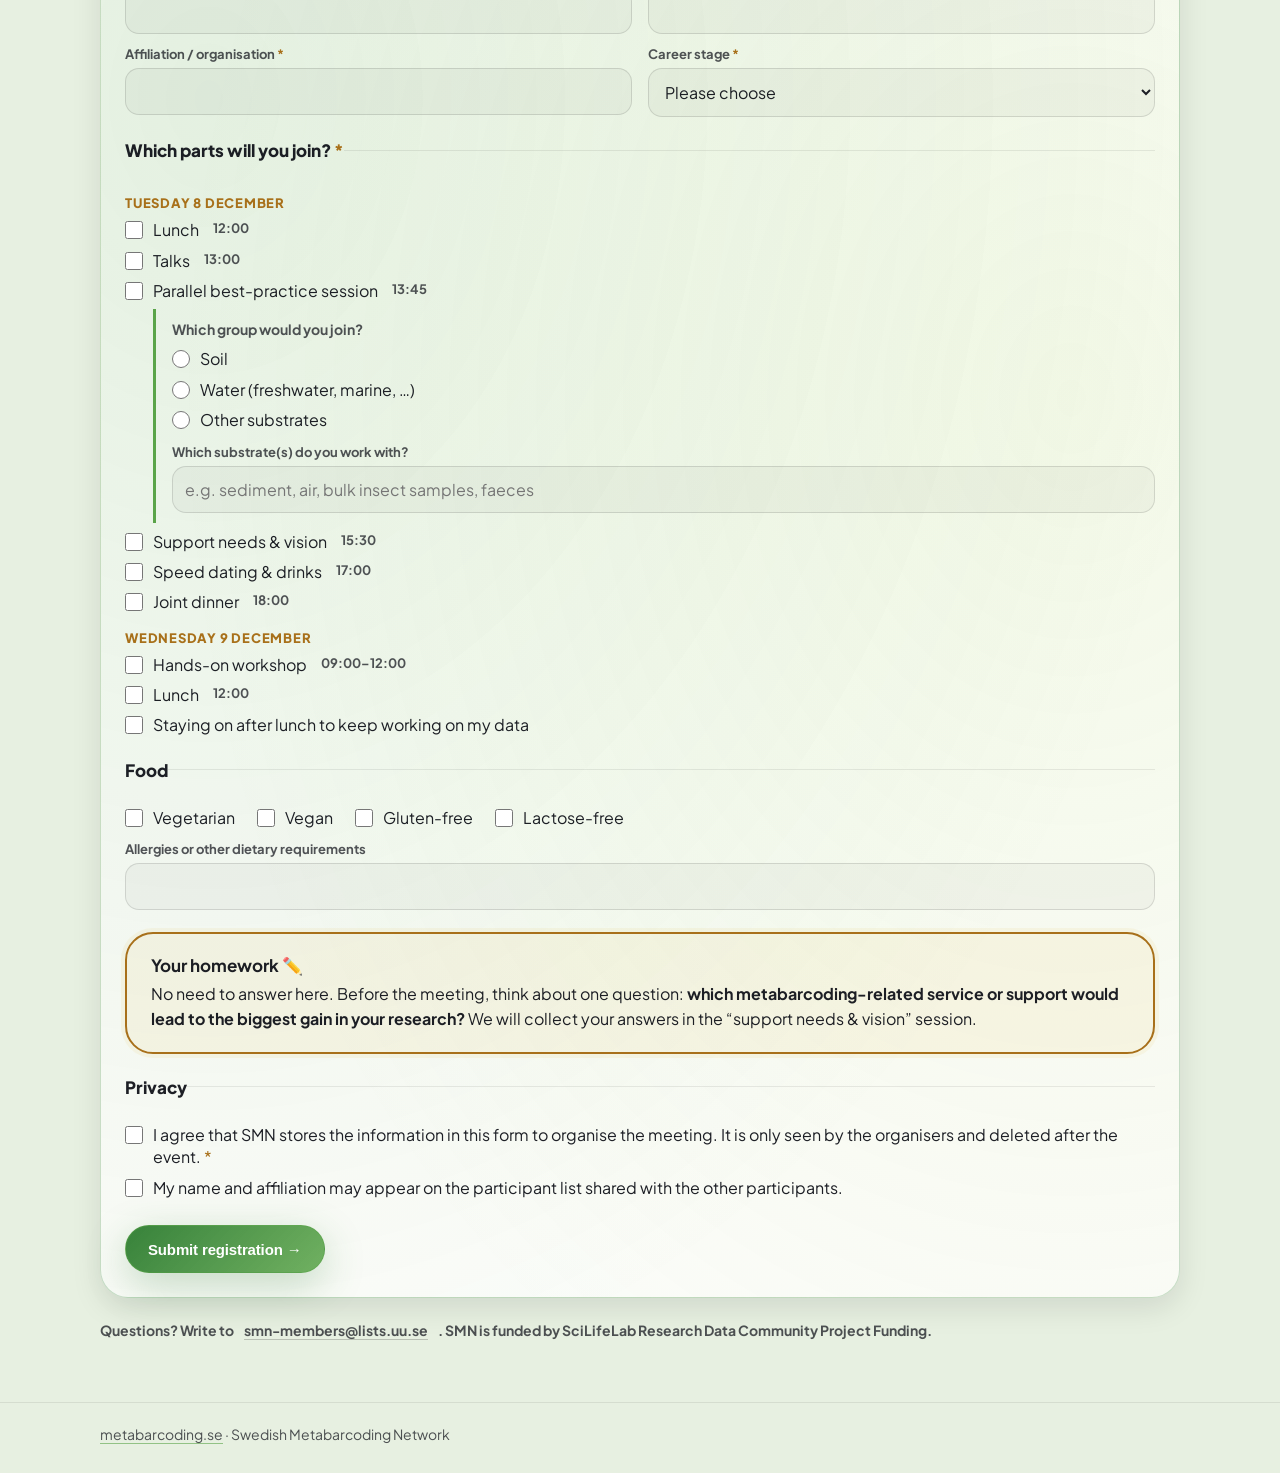
==== commit ae87183a: "Clarify homework question on meeting registration page Co-Authored-By: Claude Opus 5.5 <noreply@anth" ====
--- a/meeting-2026/index.html
+++ b/meeting-2026/index.html
@@ -216,7 +216,7 @@
 
             <aside class="homework-box" aria-labelledby="homework-heading">
                 <h3 id="homework-heading">Your homework ✏️</h3>
-                <p>No need to answer here. Before the meeting, think about one question: <strong>which service or support would lead to the biggest gain in your research?</strong> We will collect your answers in the “support needs &amp; vision” session.</p>
+                <p>No need to answer here. Before the meeting, think about one question: <strong>which metabarcoding-related service or support would lead to the biggest gain in your research?</strong> We will collect your answers in the “support needs &amp; vision” session.</p>
             </aside>
 
             <fieldset>
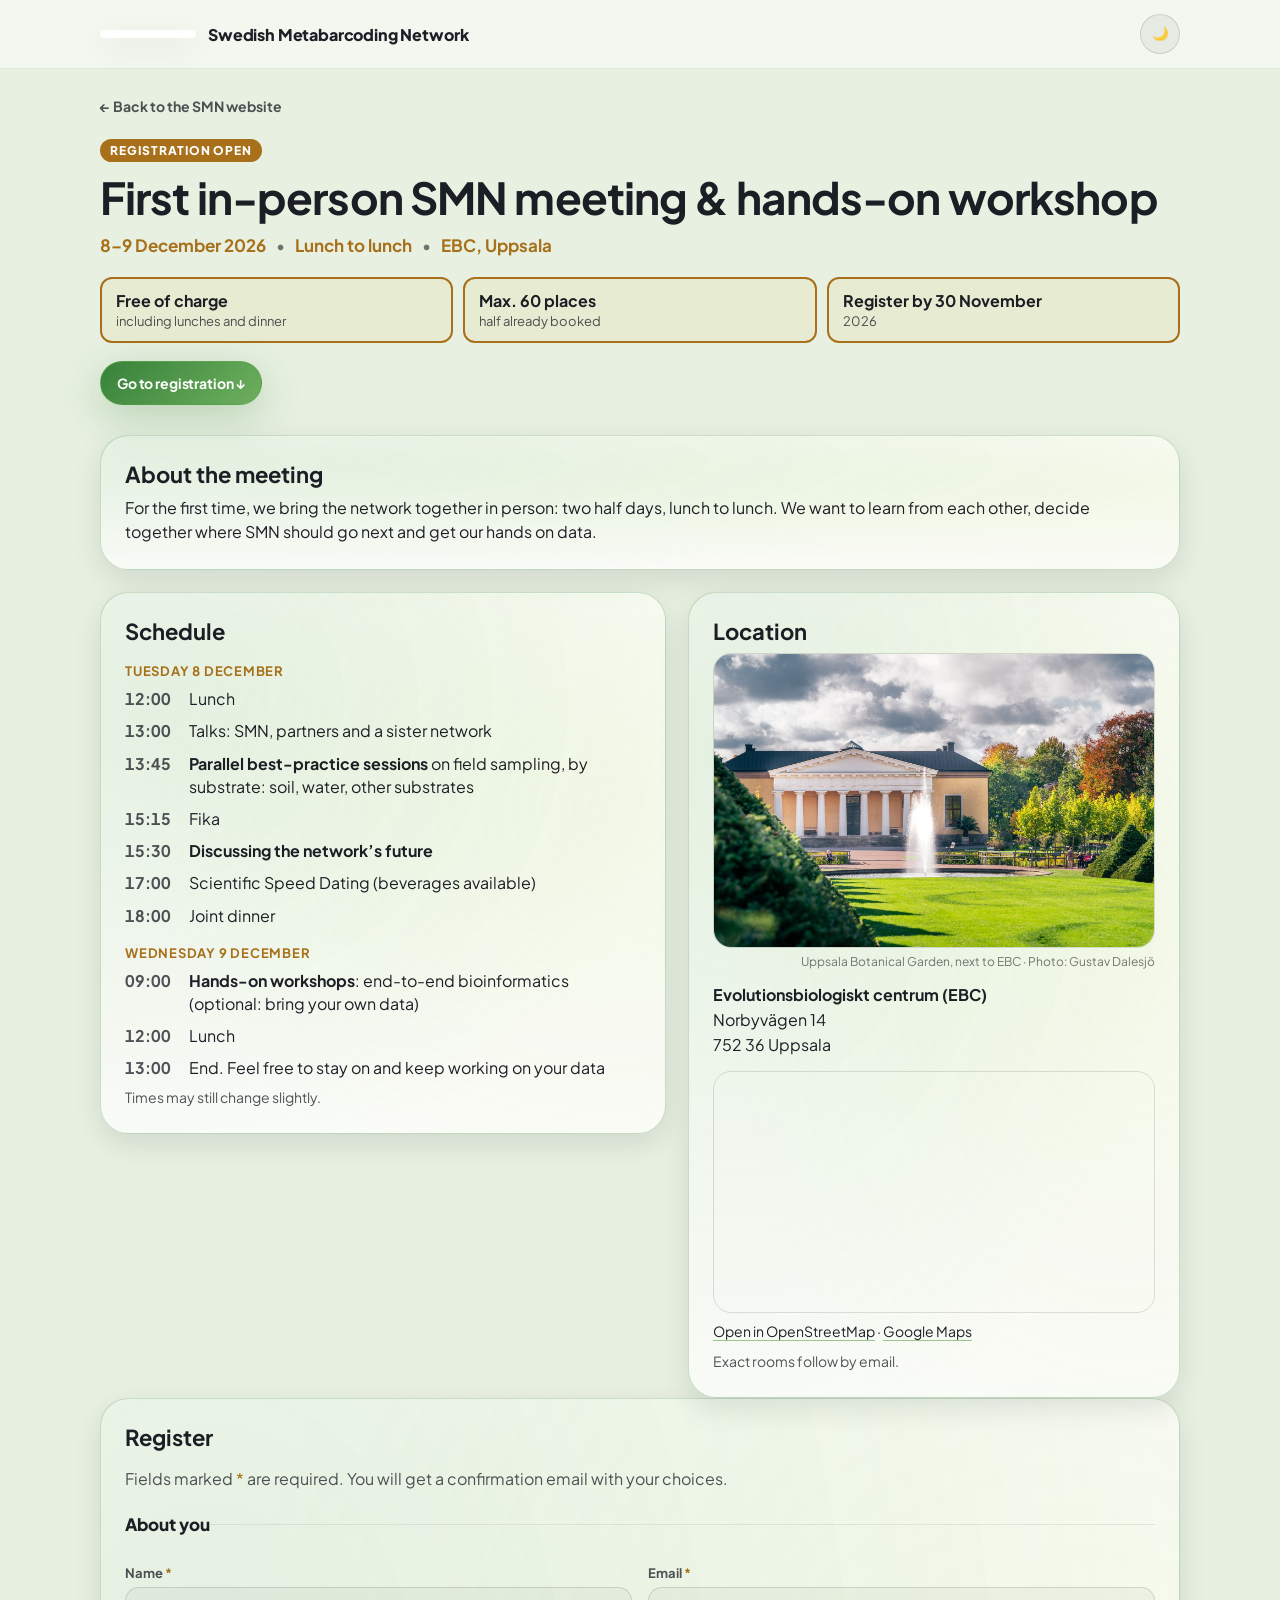
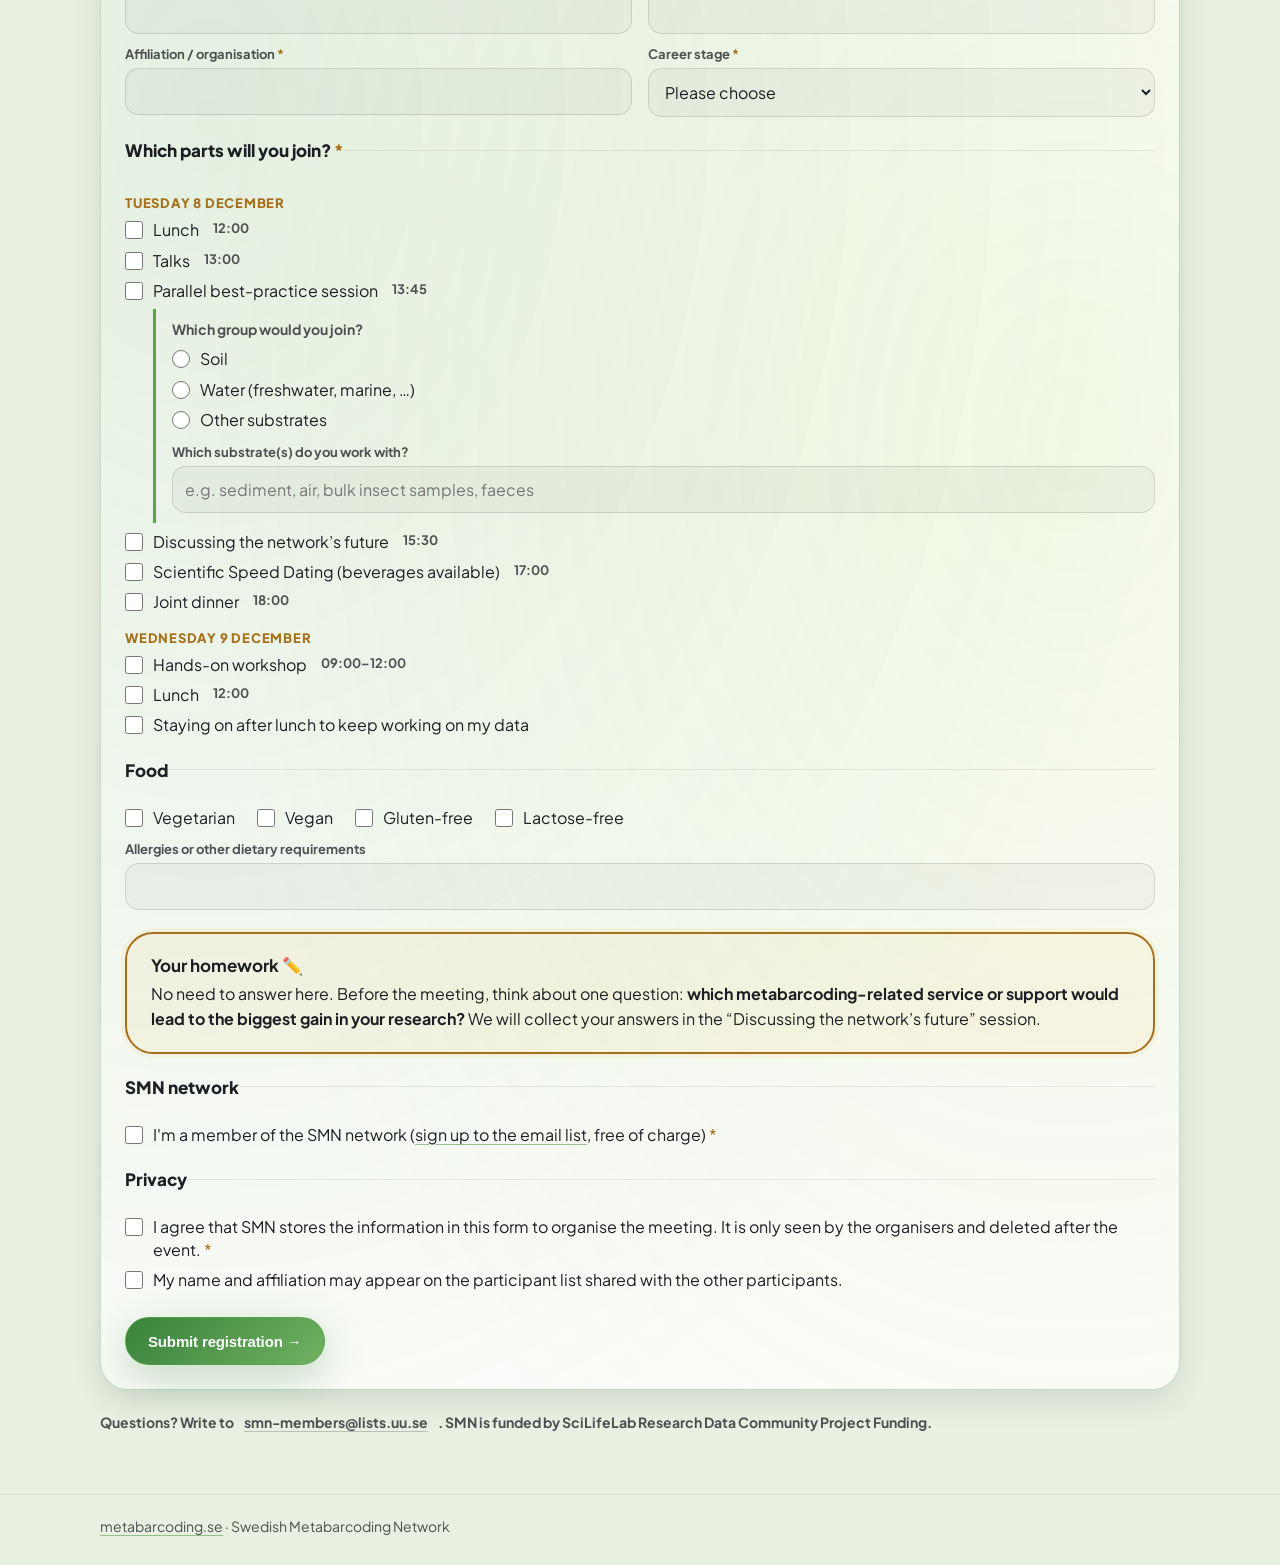
==== commit 43897543: "Update meeting info: half booked, renamed sessions, SMN member tick box Co-Authored-By: Claude Opus " ====
--- a/meeting-2026/index.html
+++ b/meeting-2026/index.html
@@ -55,7 +55,7 @@
         </p>
         <ul class="key-facts">
             <li><strong>Free of charge</strong><span>including lunches and dinner</span></li>
-            <li><strong>Max. 60 places</strong><span>first come, first served</span></li>
+            <li><strong>Max. 60 places</strong><span>half already booked</span></li>
             <li><strong>Register by 30 November</strong><span>2026</span></li>
         </ul>
         <p class="spots-left" data-spots hidden></p>
@@ -77,8 +77,8 @@
                 <li><span>13:00</span><div>Talks: SMN, partners and a sister network</div></li>
                 <li><span>13:45</span><div><strong>Parallel best-practice sessions</strong> on field sampling, by substrate: soil, water, other substrates</div></li>
                 <li><span>15:15</span><div>Fika</div></li>
-                <li><span>15:30</span><div><strong>Support needs &amp; vision</strong>: targets for continued funding, a joint funding application, a shared PhD course</div></li>
-                <li><span>17:00</span><div>Speed dating &amp; drinks</div></li>
+                <li><span>15:30</span><div><strong>Discussing the network’s future</strong></div></li>
+                <li><span>17:00</span><div>Scientific Speed Dating (beverages available)</div></li>
                 <li><span>18:00</span><div>Joint dinner</div></li>
             </ul>
             <h3>Wednesday 9 December</h3>
@@ -169,8 +169,8 @@
                         <input name="substrates" type="text" placeholder="e.g. sediment, air, bulk insect samples, faeces"></label>
                 </div>
 
-                <label class="choice"><input type="checkbox" name="parts" value="Tue support needs and vision"> Support needs &amp; vision <span class="choice-time">15:30</span></label>
-                <label class="choice"><input type="checkbox" name="parts" value="Tue speed dating and drinks"> Speed dating &amp; drinks <span class="choice-time">17:00</span></label>
+                <label class="choice"><input type="checkbox" name="parts" value="Tue support needs and vision"> Discussing the network’s future <span class="choice-time">15:30</span></label>
+                <label class="choice"><input type="checkbox" name="parts" value="Tue speed dating and drinks"> Scientific Speed Dating (beverages available) <span class="choice-time">17:00</span></label>
                 <label class="choice"><input type="checkbox" name="parts" value="Tue dinner"> Joint dinner <span class="choice-time">18:00</span></label>
 
                 <div class="choice-day">Wednesday 9 December</div>
@@ -216,8 +216,14 @@
 
             <aside class="homework-box" aria-labelledby="homework-heading">
                 <h3 id="homework-heading">Your homework ✏️</h3>
-                <p>No need to answer here. Before the meeting, think about one question: <strong>which metabarcoding-related service or support would lead to the biggest gain in your research?</strong> We will collect your answers in the “support needs &amp; vision” session.</p>
+                <p>No need to answer here. Before the meeting, think about one question: <strong>which metabarcoding-related service or support would lead to the biggest gain in your research?</strong> We will collect your answers in the “Discussing the network’s future” session.</p>
             </aside>
+
+            <fieldset>
+                <legend>SMN network</legend>
+                <label class="choice"><input type="checkbox" name="smn_member" value="Yes" required>
+                    <span>I'm a member of the SMN network (<a class="text-link" href="https://docs.google.com/forms/d/1zihPS7IHJC9sKgCF7LpO9-zynqJV1w1Px2Ue3BKULXQ/" target="_blank" rel="noopener">sign up to the email list</a>, free of charge) <i class="required">*</i></span></label>
+            </fieldset>
 
             <fieldset>
                 <legend>Privacy</legend>
--- a/styles.css
+++ b/styles.css
@@ -1,5 +1,6 @@
 /* ---------- Theme tokens ---------- */
 :root{
+  color-scheme: dark;
   --bg: #0c1d12;
   --bg2:#13301f;
   --page-bg-solid: #13301f;
@@ -37,6 +38,7 @@
 }
 
 [data-theme="light"]{
+  color-scheme: light;
   --bg: #f3f8f1;
   --bg2:#e7f0e1;
   --page-bg-solid: #e7f0e1;
@@ -1553,6 +1555,74 @@
   border-radius: 8px;
 }
 
+.partner-logos .partner-logo--wide{
+  width: auto;
+  height: 34px;
+  max-width: 100%;
+  padding: 5px 9px;
+  box-sizing: border-box;
+}
+.visually-hidden{
+  position: absolute !important;
+  width: 1px; height: 1px;
+  margin: -1px; padding: 0; border: 0;
+  overflow: hidden;
+  clip: rect(0 0 0 0);
+  white-space: nowrap;
+}
+
+/* ---------- People ---------- */
+.people-block{ margin-bottom: 34px; }
+.people-block .subsection-title{ margin-top: 0; }
+.people-grid{
+  display: grid;
+  grid-template-columns: repeat(2, minmax(0, 1fr));
+  gap: 14px;
+}
+.person-card{
+  display: grid;
+  grid-template-columns: 96px 1fr;
+  gap: 16px;
+  align-items: start;
+  padding: 18px;
+  border-radius: var(--radius);
+  border: 1px solid var(--panel-border);
+  background: var(--panel-bg);
+  box-shadow: var(--shadow-soft);
+}
+.person-photo{
+  width: 96px;
+  height: 96px;
+  border-radius: 50%;
+  object-fit: cover;
+  border: 1px solid var(--border);
+}
+.person-body h4{
+  margin: 2px 0 2px;
+  font-size: 17px;
+  letter-spacing: -0.01em;
+}
+.person-affil{
+  margin: 0 0 10px;
+  color: var(--muted2);
+  font-size: 13px;
+  font-weight: 800;
+  letter-spacing: 0.04em;
+  text-transform: uppercase;
+}
+.person-body p{ margin: 0 0 10px; color: var(--muted); }
+.person-links{
+  display: flex;
+  flex-wrap: wrap;
+  gap: 6px 16px;
+  font-weight: 700;
+  font-size: 14px;
+}
+.person-links a{
+  text-decoration: underline;
+  text-underline-offset: 3px;
+}
+
 .contact-form{
   padding: 18px;
   border-radius: var(--radius);
@@ -1681,6 +1751,7 @@
   .network-directory{ grid-template-columns: repeat(2, minmax(0, 1fr)); }
   .contact-grid{ grid-template-columns: 1fr; }
   .partner-logos{ grid-template-columns: repeat(2, minmax(0, 1fr)); }
+  .people-grid{ grid-template-columns: 1fr; }
   .event{ grid-template-columns: 100px 1fr; }
   .event-actions{ grid-column: 2; }
   .event-actions{ justify-content:flex-start; }
@@ -1705,6 +1776,8 @@
   .join-cards{ grid-template-columns: 1fr; }
   .announce-banner{ flex-direction: column; align-items: flex-start; gap: 10px; }
   .partner-logos{ grid-template-columns: 1fr; }
+  .person-card{ grid-template-columns: 72px 1fr; gap: 12px; }
+  .person-photo{ width: 72px; height: 72px; }
   .contribute-item{
     grid-template-columns: 1fr;
     align-items: start;
@@ -1794,3 +1867,108 @@
 @media (max-width: 420px){
   .nav-cta{ display:none; }
 }
+
+/* ---------- Data map (GBIF, live; see script.js) ---------- */
+.gbif-panel{
+  border-radius: var(--radius-lg);
+  border: 1px solid var(--panel-border);
+  background: var(--panel-bg);
+  box-shadow: var(--shadow);
+  padding: 26px;
+}
+.gbif-stats{
+  grid-template-columns: repeat(4, minmax(0, 1fr));
+  margin: 0 0 24px;
+}
+.gbif-map{
+  position: relative;
+  isolation: isolate; /* keeps Leaflet's z-indexed panes below the sticky nav */
+  height: clamp(320px, 58vh, 560px);
+  border-radius: var(--radius);
+  border: 1px solid var(--border);
+  overflow: hidden;
+  background: #e6e6e6;
+}
+.gbif-map-status{
+  position: absolute;
+  inset: 0;
+  display: grid;
+  place-items: center;
+  margin: 0;
+  padding: 16px;
+  text-align: center;
+  color: var(--muted);
+}
+.gbif-map .leaflet-container{ font: inherit; background: transparent; }
+.gbif-map .leaflet-bar a{
+  background: var(--bg2);
+  color: var(--text);
+  border-bottom-color: var(--border);
+}
+.gbif-map .leaflet-bar a:hover{ background: var(--accent); color: #fff; }
+.gbif-map .leaflet-control-attribution{
+  background: rgba(255,255,255,0.75);
+  color: rgba(10,12,20,0.7);
+  font-size: 10px;
+}
+.gbif-map .leaflet-control-attribution a{ color: inherit; }
+.gbif-foot{
+  display: flex;
+  align-items: center;
+  justify-content: space-between;
+  gap: 18px;
+  margin-top: 14px;
+}
+.gbif-foot .fineprint{ margin: 0; }
+.gbif-foot .fineprint a{ color: inherit; text-decoration: underline; }
+.gbif-foot .btn{ flex: none; }
+.gbif-datasets{
+  margin-top: 18px;
+  border-top: 1px solid var(--border);
+  padding-top: 14px;
+}
+.gbif-datasets summary{
+  cursor: pointer;
+  font-weight: 700;
+  color: var(--text);
+}
+.gbif-dataset-list{
+  margin: 12px 0 0;
+  padding-left: 22px;
+  columns: 2 420px;
+  column-gap: 34px;
+}
+.gbif-dataset-list li{
+  break-inside: avoid;
+  margin: 0 0 8px;
+  color: var(--muted);
+  font-size: 14px;
+}
+.gbif-dataset-list a{ color: var(--text); }
+.gbif-dataset-list a:hover{ color: var(--accent3); }
+[data-theme="light"] .gbif-dataset-list a:hover{ color: var(--accent); }
+.gbif-dataset-count{ white-space: nowrap; color: var(--muted2); }
+@media (max-width: 720px){
+  .gbif-panel{ padding: 16px; }
+  .gbif-stats{ grid-template-columns: repeat(2, minmax(0, 1fr)); }
+  .gbif-foot{ flex-direction: column; align-items: flex-start; }
+}
+.gbif-foot-text{ display: grid; gap: 8px; }
+/* legend matches the GBIF hex style in script.js (green2.poly: darker green = more records) */
+.gbif-legend{
+  display: flex;
+  align-items: center;
+  gap: 10px;
+  font-size: 12px;
+  font-weight: 600;
+  color: var(--muted);
+}
+.gbif-legend-bar{
+  width: 140px;
+  height: 10px;
+  border-radius: 999px;
+  background: linear-gradient(90deg, #edf8e9, #bae4b3, #31a354, #006d2c);
+  box-shadow: inset 0 0 0 1px rgba(0,0,0,0.10);
+}
+.contact-icon-linkedin{ flex: none; color: #0a66c2; }
+[data-theme="dark"] .contact-icon-linkedin, :root:not([data-theme="light"]) .contact-icon-linkedin{ color: #fff; }
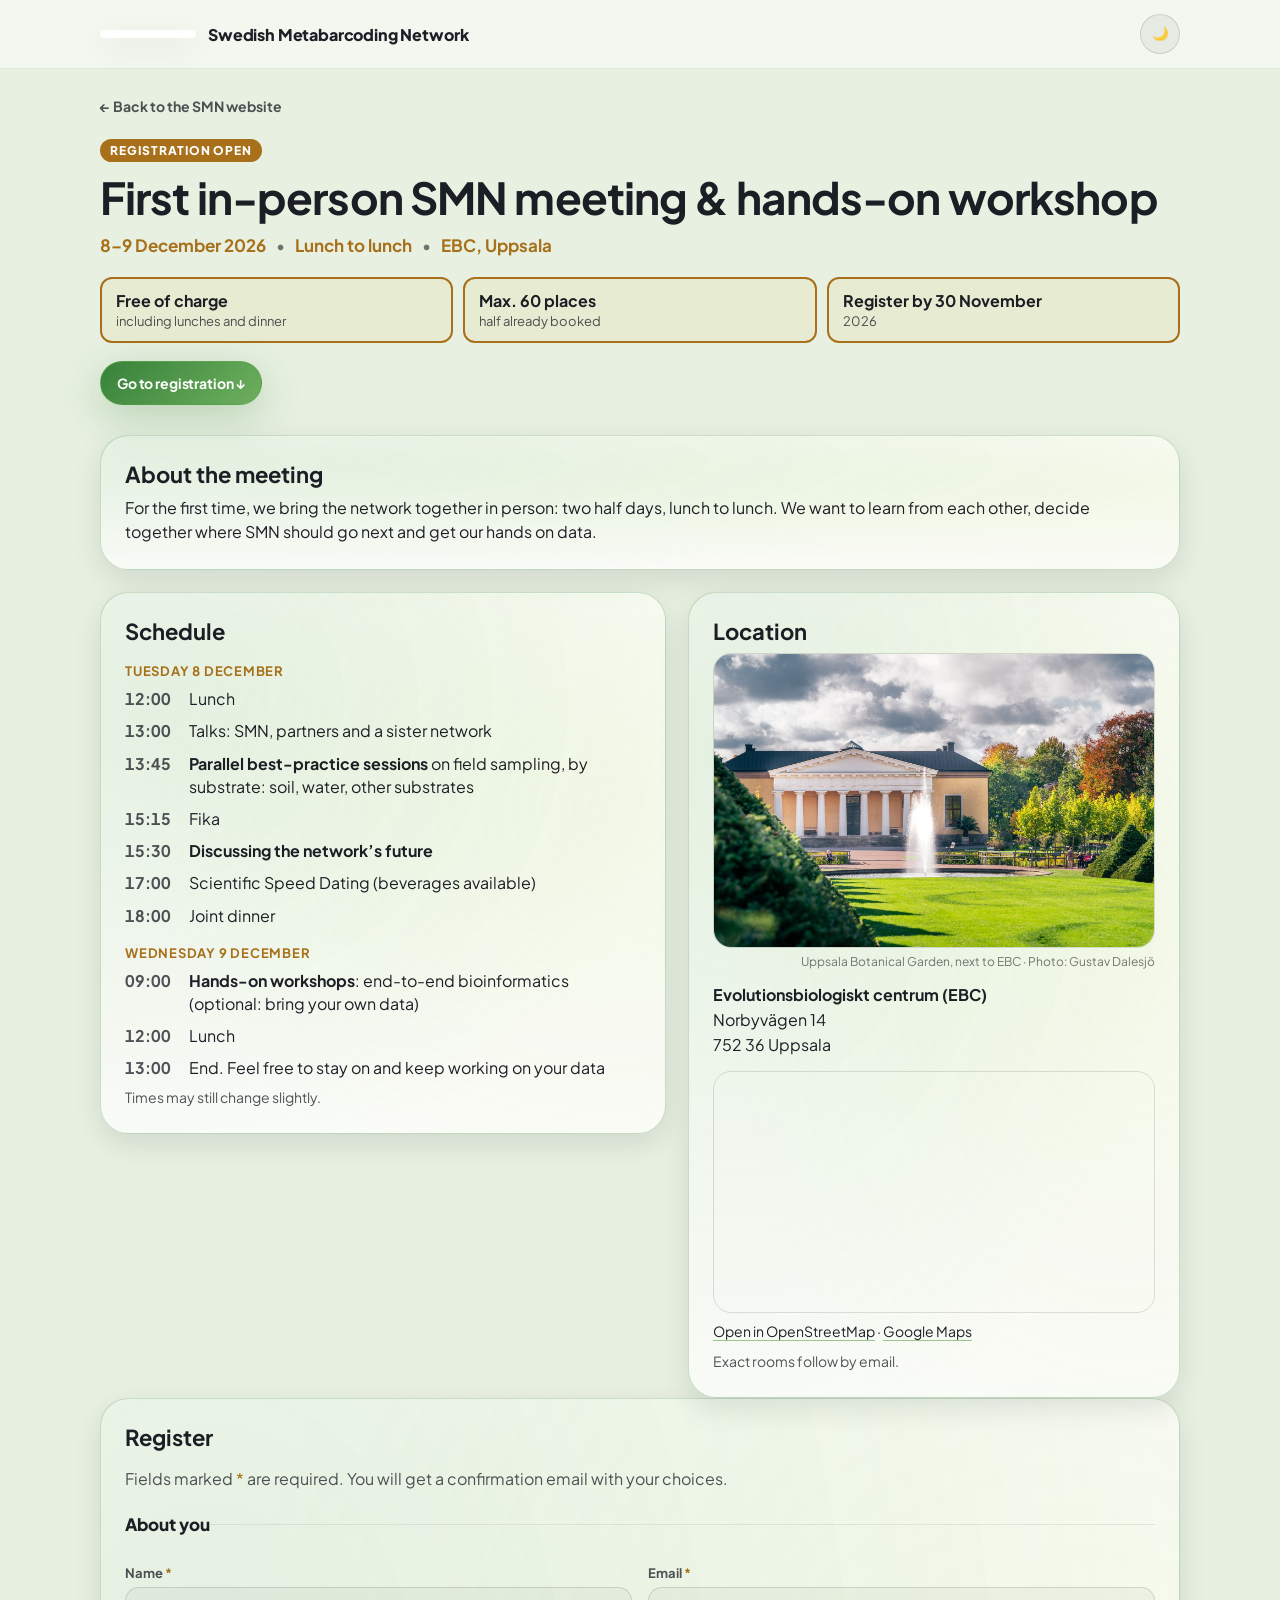
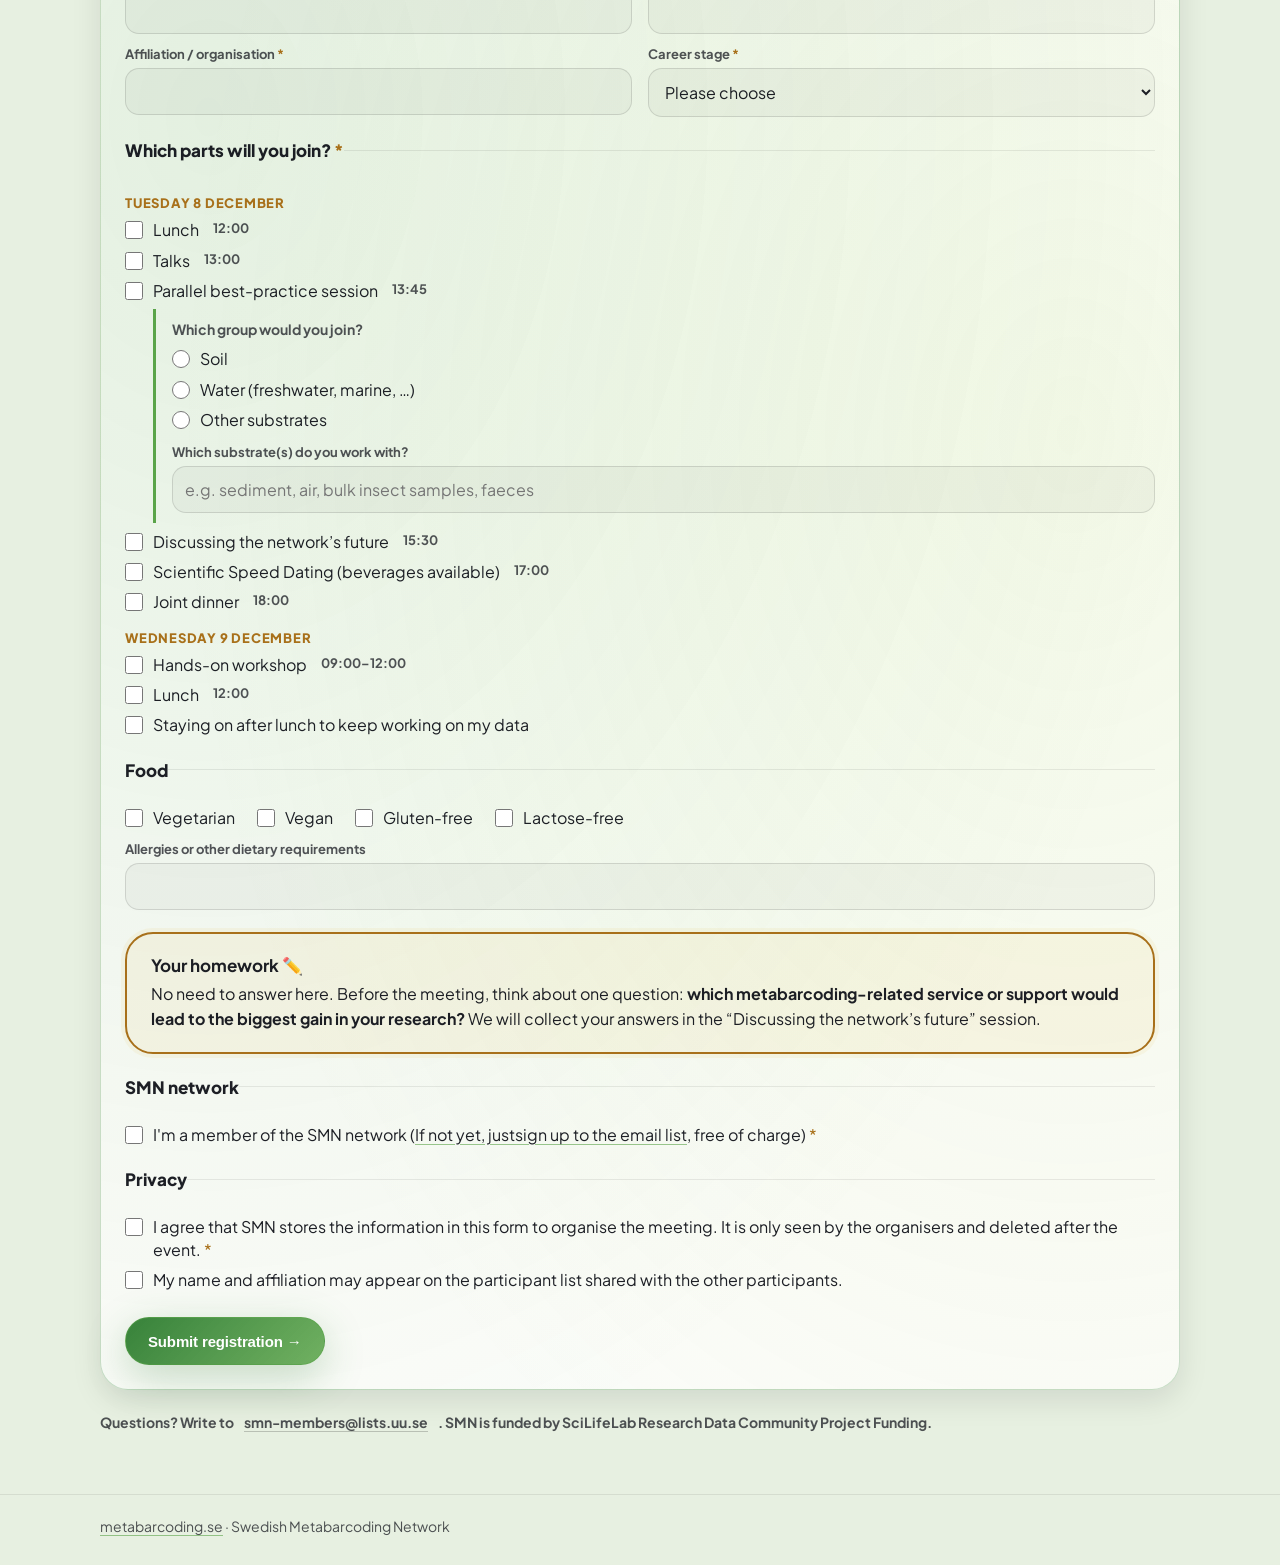
==== commit cf618b76: "change of wording 2" ====
--- a/meeting-2026/index.html
+++ b/meeting-2026/index.html
@@ -16,13 +16,7 @@
     <link rel="apple-touch-icon" href="../files/smn_logo_boreal.png">
 
     <!-- Apply the saved theme before the page paints (same key as the main site) -->
-    <script>
-        try {
-            var t = localStorage.getItem("smn_theme");
-            if (!t && window.matchMedia && window.matchMedia("(prefers-color-scheme: light)").matches) t = "light";
-            if (t === "light") document.documentElement.setAttribute("data-theme", "light");
-        } catch (e) {}
-    </script>
+    <script src="theme-init.js"></script>
 
     <link rel="stylesheet" href="../styles.css"/>
     <link rel="stylesheet" href="meeting.css"/>
@@ -222,7 +216,7 @@
             <fieldset>
                 <legend>SMN network</legend>
                 <label class="choice"><input type="checkbox" name="smn_member" value="Yes" required>
-                    <span>I'm a member of the SMN network (<a class="text-link" href="https://docs.google.com/forms/d/1zihPS7IHJC9sKgCF7LpO9-zynqJV1w1Px2Ue3BKULXQ/" target="_blank" rel="noopener">sign up to the email list</a>, free of charge) <i class="required">*</i></span></label>
+                    <span>I'm a member of the SMN network (<a class="text-link" href="https://docs.google.com/forms/d/1zihPS7IHJC9sKgCF7LpO9-zynqJV1w1Px2Ue3BKULXQ/" target="_blank" rel="noopener">If not yet, justsign up to the email list</a>, free of charge) <i class="required">*</i></span></label>
             </fieldset>
 
             <fieldset>
--- a/styles.css
+++ b/styles.css
@@ -1972,3 +1972,29 @@
 }
 .contact-icon-linkedin{ flex: none; color: #0a66c2; }
 [data-theme="dark"] .contact-icon-linkedin, :root:not([data-theme="light"]) .contact-icon-linkedin{ color: #fff; }
+
+/* ---------- Glossary tooltips (see script.js "Glossary tooltips") ---------- */
+abbr.term{
+  text-decoration: underline dotted;
+  text-decoration-thickness: 1.5px;
+  text-underline-offset: 3px;
+  cursor: help;
+  border-radius: 3px;
+}
+abbr.term:focus-visible{ outline: 2px solid var(--accent); outline-offset: 2px; }
+.term-tip{
+  position: absolute;
+  z-index: 1000;
+  max-width: min(300px, calc(100vw - 16px));
+  padding: 8px 12px;
+  border-radius: 10px;
+  background: #f3f8f1;
+  color: #13301f;
+  font-size: 13px;
+  font-weight: 500;
+  line-height: 1.45;
+  box-shadow: 0 10px 30px rgba(0,0,0,0.35);
+  pointer-events: none;
+}
+[data-theme="light"] .term-tip{ background: #13301f; color: #f3f8f1; box-shadow: 0 10px 30px rgba(10,12,20,0.22); }
+.term-tip[hidden]{ display: none; }
